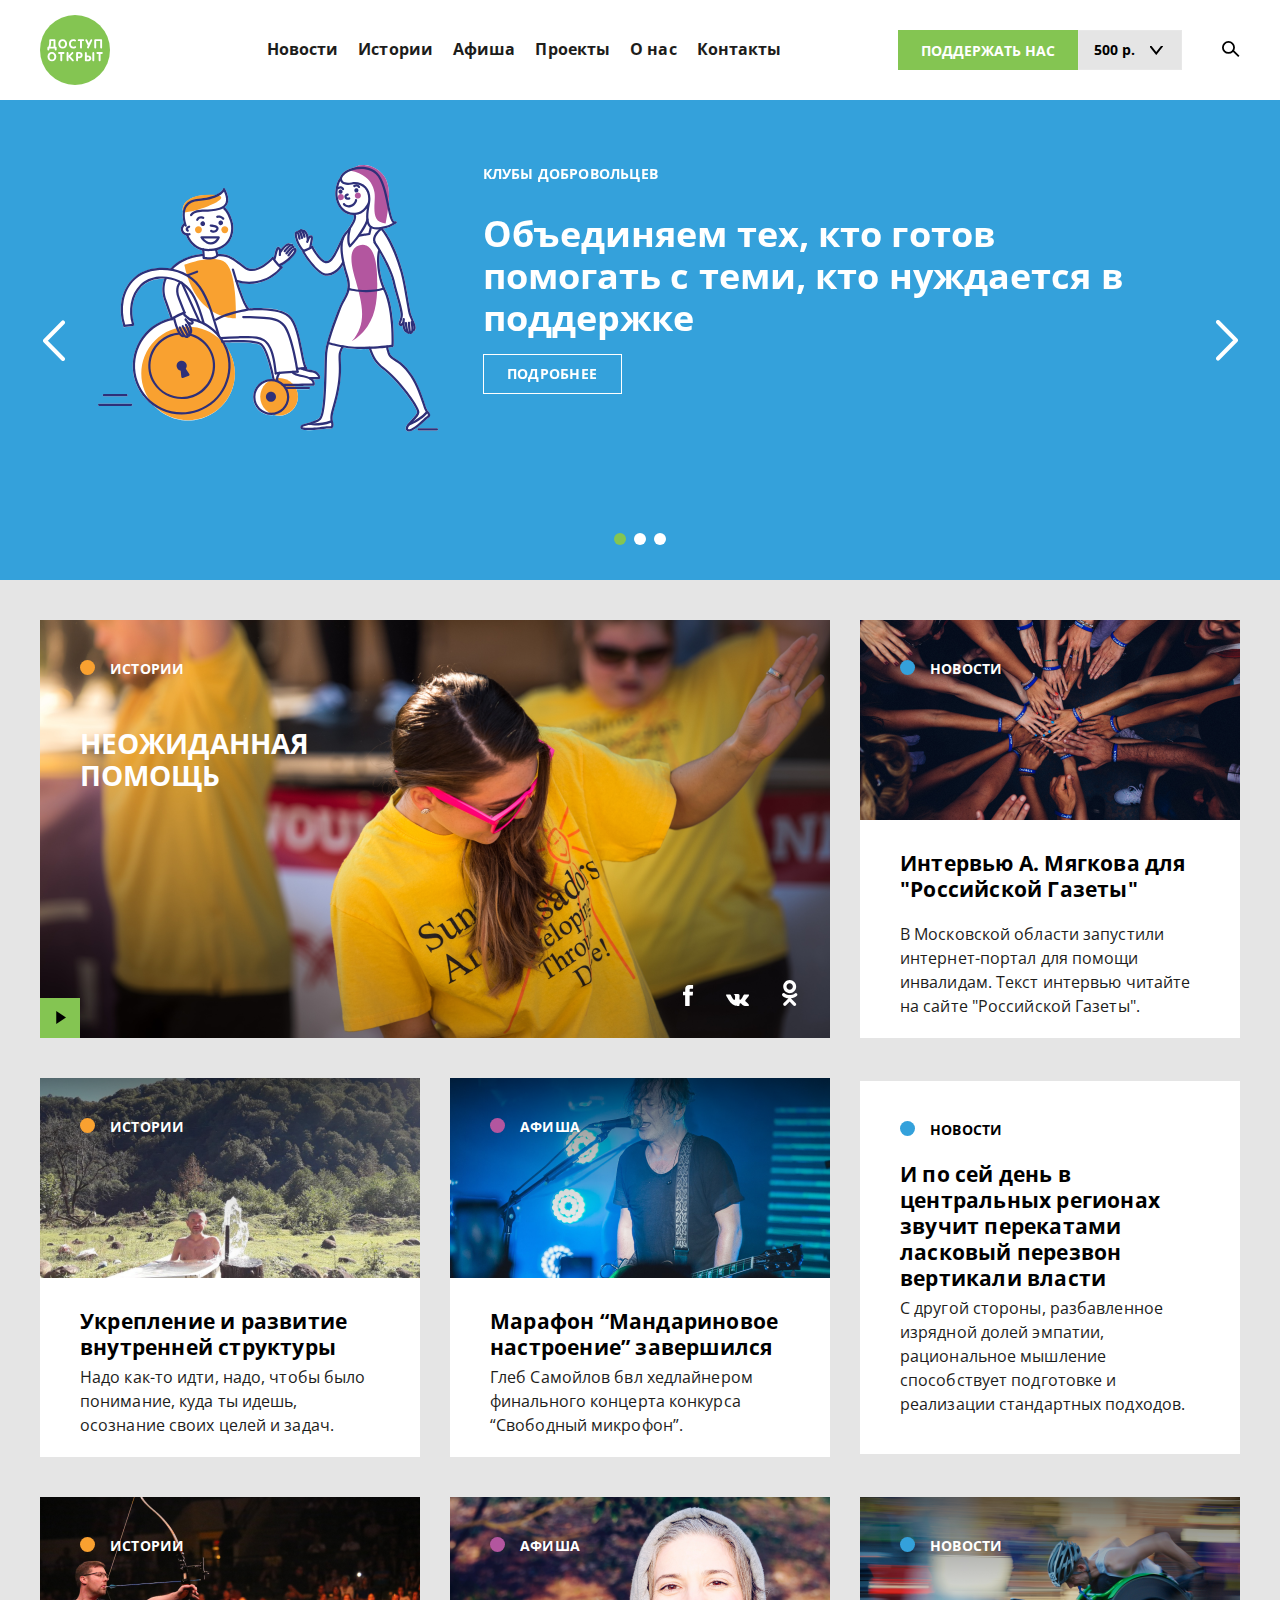
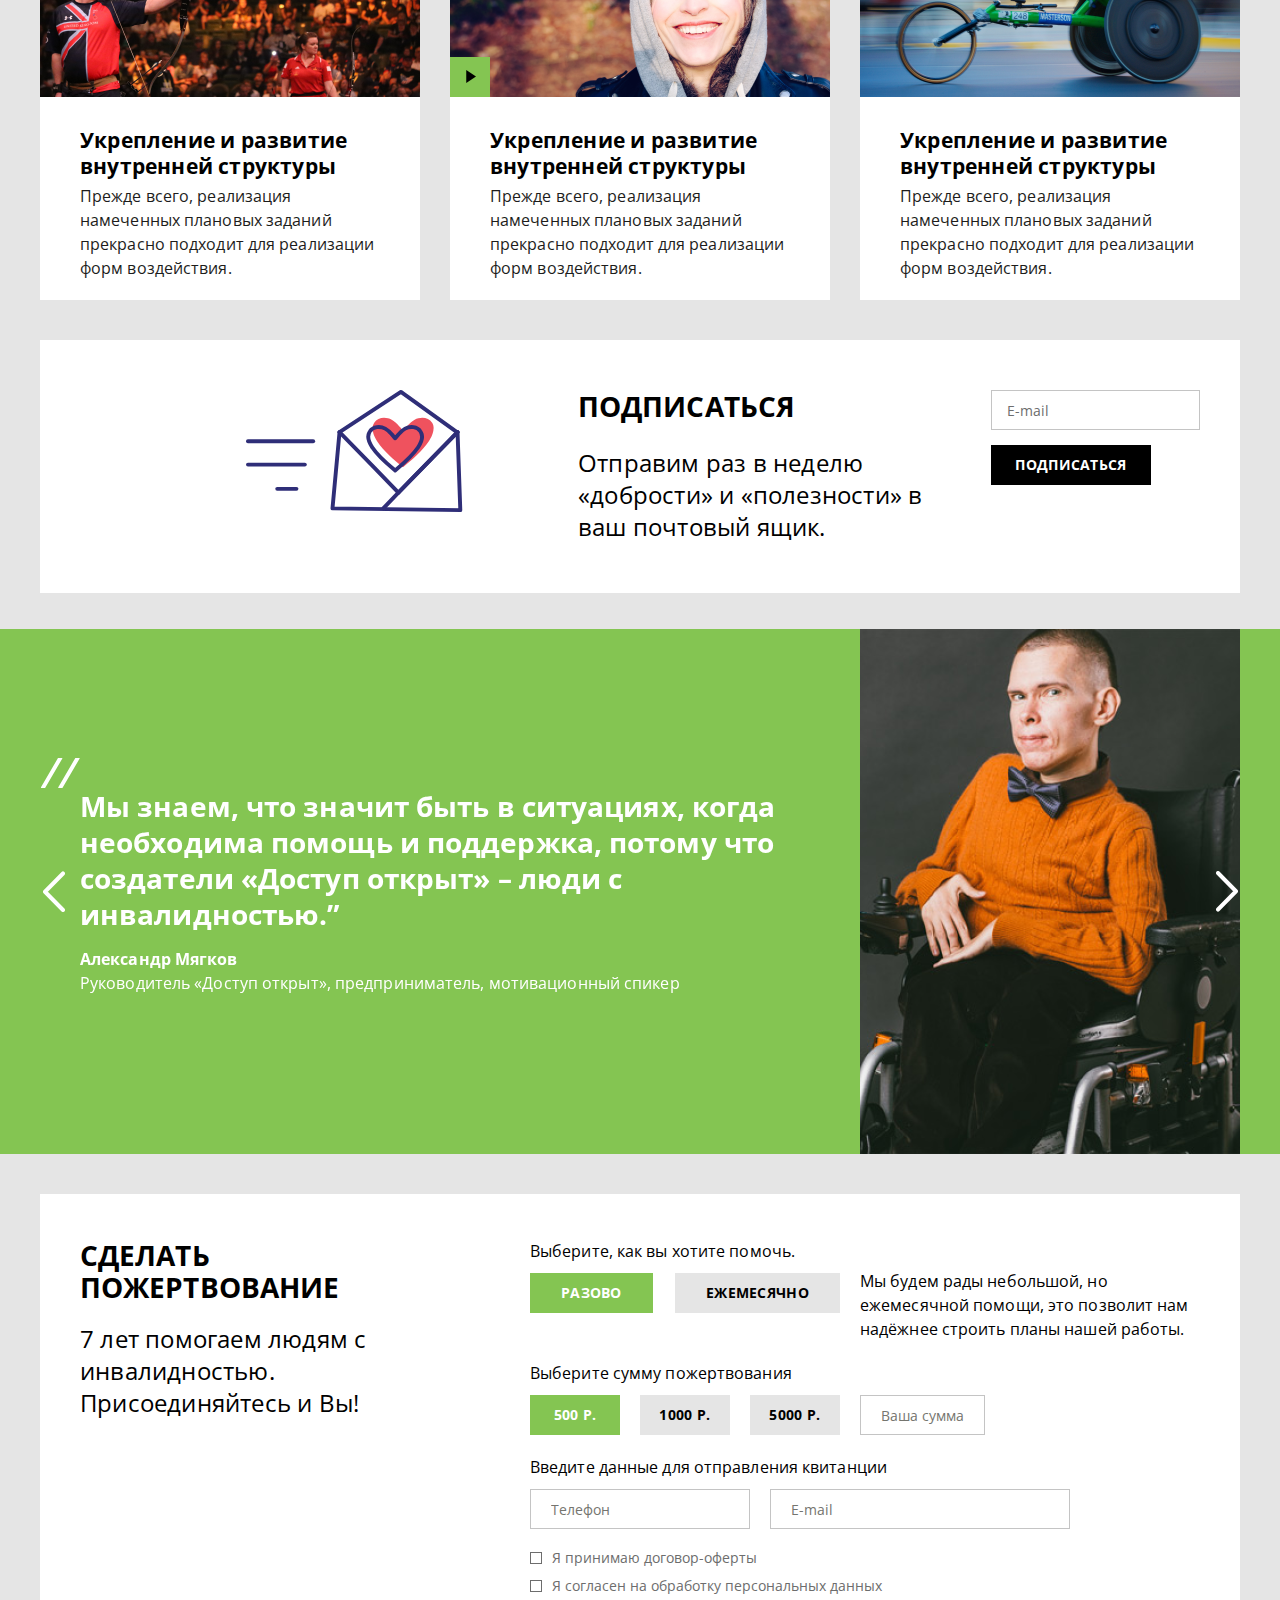
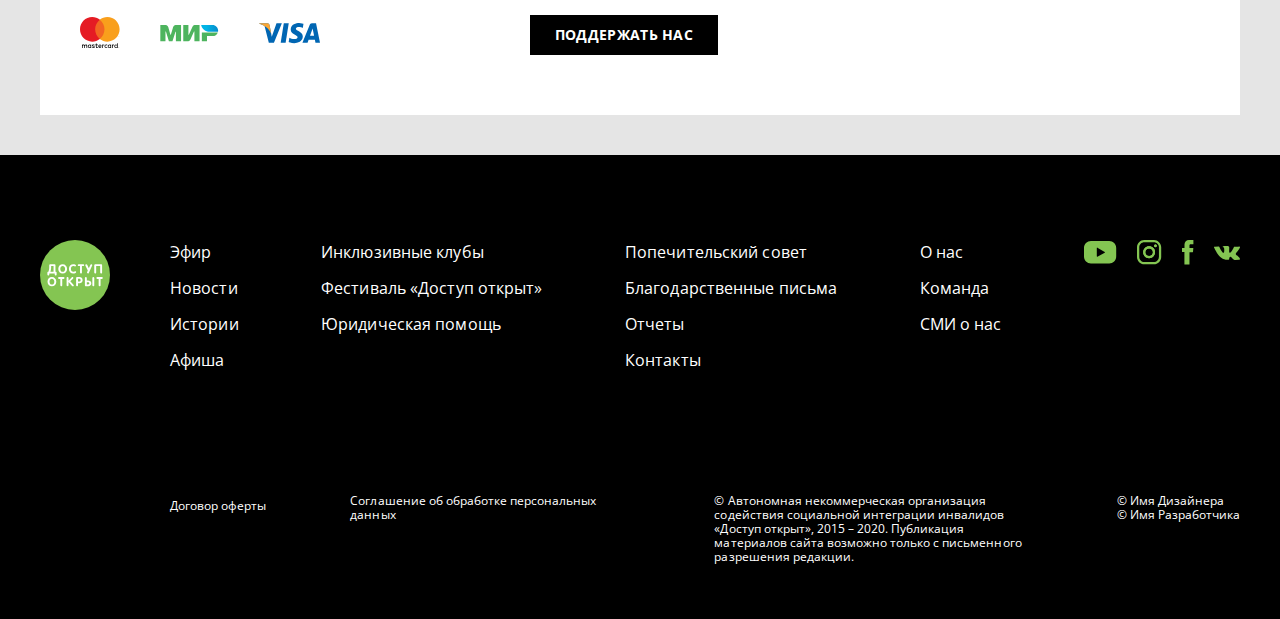
==== home.html @ b8a606f5 "project init" ====
<!DOCTYPE html>
<html lang="en">
<head>
    <meta charset="UTF-8">
    <title>home</title>
    <meta name="format-detection" content="telephone=no">
    <meta name="viewport" content="width=device-width, initial-scale=1, shrink-to-fit=no">
    <link href="https://fonts.googleapis.com/css2?family=Merriweather&family=Open+Sans:wght@400;700&display=swap" rel="stylesheet">
    <link rel="stylesheet" href="css/swiper.min.css">
    <link rel="stylesheet" href="css/nice-select.css">
    <link href="css/style.css" rel="stylesheet">
</head>
<body>
<div class="wrapper">
    <header>
        <div class="container">
            <a href="" class="logo">
                <img src="img/svg/logo.svg" alt="">
            </a>
            <div class="wrap-nav">
                <button class="close-nav"></button>
                <nav>
                    <ul class="menu">
                        <li><a href="">Новости</a></li>
                        <li><a href="">Истории</a></li>
                        <li><a href="">Афиша</a></li>
                        <li><a href="">Проекты</a></li>
                        <li><a href="">О нас</a></li>
                        <li><a href="">Контакты</a></li>
                    </ul>
                </nav>
                <div class="wrap-nav--functions">
                    <div class="select-wrap">
                        <button type="submit" class="help-btn">Поддержать нас</button>
                        <select>
                            <option data-display="500 р.">500 р.</option>
                            <option value="1">300 р.</option>
                            <option value="2">1000 р.</option>
                        </select>
                    </div>
                    <a href="#" class="header-search" id="search">
                        <img src="img/svg/search.svg" alt="">
                    </a>
                    <form action="" class="modal__search d-flex hidden-search">
                        <input type="text" class="searchform" placeholder="ПОИСК">
                        <button type="submit" class="search-btn"></button>
                    </form>
                </div>
            </div>
            <div class="overlay"></div>
            <div class="header-functions">
                <div class="select-wrap">
                    <button type="submit" class="help-btn">Поддержать нас</button>
                    <select>
                        <option data-display="500 р.">500 р.</option>
                        <option value="1">300 р.</option>
                        <option value="2">1000 р.</option>
                    </select>
                </div>
                <a href="#" class="header-search" id="search-hidden">
                    <img src="img/svg/search.svg" alt="">
                </a>
                <form action="" class="modal__search d-flex hidden-search">
                    <input type="text" class="searchform" placeholder="ПОИСК">
                    <button type="submit" class="search-btn"></button>
                </form>
            </div>
            <button class="open-nav"></button>
        </div>
    </header>
    <main>
        <section class="welcome-swiper">
            <div class="container">
                <div class="swiper-container">
                    <div class="swiper-pagination"></div>
                    <div class="swiper-wrapper">
                        <div class="swiper-slide" data-hash="slide1">
                            <div class="slide__wrap">
                                <div class="slide-img">
                                    <img src="img/svg/swiper-img.svg" alt="">
                                </div>
                                <div class="slide-text">
                                    <span class="slide-title">Клубы добровольцев</span>
                                    <p>Объединяем тех, кто готов помогать с теми, кто нуждается в поддержке</p>
                                    <div class="slider-btn">
                                        <a href="" class="">ПОДРОБНЕЕ</a>
                                    </div>
                                </div>
                            </div>
                        </div>
                        <div class="swiper-slide" data-hash="slide2">
                            <div class="slide__wrap">
                                <div class="slide-img">
                                    <img src="img/svg/swiper-img.svg" alt="">
                                </div>
                                <div class="slide-text">
                                    <span class="slide-title">Клубы добровольцев</span>
                                    <p>Объединяем тех, кто готов помогать с теми, кто нуждается в поддержке</p>
                                    <div class="slider-btn">
                                        <a href="" class="">ПОДРОБНЕЕ</a>
                                    </div>
                                </div>
                            </div>
                        </div>
                        <div class="swiper-slide" data-hash="slide3">
                            <div class="slide__wrap">
                                <div class="slide-img">
                                    <img src="img/svg/swiper-img.svg" alt="">
                                </div>
                                <div class="slide-text">
                                    <span class="slide-title">Клубы добровольцев</span>
                                    <p>Объединяем тех, кто готов помогать с теми, кто нуждается в поддержке</p>
                                    <div class="slider-btn">
                                        <a href="" class="">ПОДРОБНЕЕ</a>
                                    </div>
                                </div>
                            </div>
                        </div>
                    </div>
                    <!-- Add Arrows -->
                    <div class="swiper-button-next">
                        <img src="img/svg/swiper_btn.svg" alt="">
                    </div>
                    <div class="swiper-button-prev">
                        <img src="img/svg/swiper_btn.svg" alt="">
                    </div>
                </div>
            </div>
        </section>
        <section class="news">
            <div class="container">
                <div class="news-wrap">
                    <div class="news__upper-row">
                        <a href="" class="large_news" style="background: url(img/large_news.png) center no-repeat;background-size: cover;">
                            <div class="large_news-content">
                                <span class="news-upper__title">ИСТОРИИ</span>
                                <p>Неожиданная помощь</p>
                                <span class="play-btn">
                                    <img src="img/svg/play.svg" alt="">
                                </span>
                                <div class="large-news__media">
                                    <span>
                                        <img src="img/svg/news-media1.svg" alt="">
                                    </span>
                                    <span>
                                        <img src="img/svg/news-media2.svg" alt="">
                                    </span>
                                    <span>
                                        <img src="img/svg/news-media3.svg" alt="">
                                    </span>
                                </div>
                            </div>
                        </a>
                        <a href="" class="news-item">
                            <div class="news-item__img">
                                <img src="img/news-block/1.png" alt="">
                                <span class="news-upper__title blue-circle">НОВОСТИ</span>
                            </div>
                            <div class="news-item__text">
                                <span class="news-title">Интервью А. Мягкова для "Российской Газеты"</span>
                                В Московской области запустили интернет-портал для помощи инвалидам. Текст интервью читайте на сайте "Российской Газеты".
                            </div>
                        </a>
                    </div>
                    <div class="news__row">
                        <a href="" class="news-item">
                            <div class="news-item__img">
                                <img src="img/news-block/2.png" alt="">
                                <span class="news-upper__title">ИСТОРИИ</span>
                            </div>
                            <div class="news-item__text">
                                <span class="news-title">Укрепление и развитие внутренней структуры</span>
                                Надо как-то идти, надо, чтобы было понимание, куда ты идешь, осознание своих целей и задач.
                            </div>
                        </a>
                        <a href="" class="news-item">
                            <div class="news-item__img">
                                <img src="img/news-block/3.png" alt="">
                                <span class="news-upper__title purple-circle">АФИША</span>
                            </div>
                            <div class="news-item__text">
                                <span class="news-title">Марафон “Мандариновое настроение” завершился</span>
                                Глеб Самойлов бвл хедлайнером финального концерта конкурса “Свободный микрофон”.
                            </div>
                        </a>
                        <a href="" class="news-item blank-item">
                            <span class="news-upper__title blue-circle">НОВОСТИ</span>
                            <div class="news-item__text">
                                <span class="news-title">И по сей день в центральных регионах звучит перекатами ласковый перезвон вертикали власти</span>
                                С другой стороны, разбавленное изрядной долей эмпатии, рациональное мышление способствует подготовке и реализации стандартных подходов.
                            </div>
                        </a>
                        <a  href="" class="news-item">
                            <div class="news-item__img">
                                <img src="img/news-block/4.png" alt="">
                                <span class="news-upper__title">ИСТОРИИ</span>
                            </div>
                            <div class="news-item__text">
                                <span class="news-title">Укрепление и развитие внутренней структуры</span>
                                Прежде всего, реализация намеченных плановых заданий прекрасно подходит для реализации форм воздействия.
                            </div>
                        </a>
                        <a href="" class="news-item">
                            <div class="news-item__img">
                                <img src="img/news-block/5.png" alt="">
                                <span class="news-upper__title purple-circle">АФИША</span>
                                <span class="play-btn">
                                    <img src="img/svg/play.svg" alt="">
                                </span>
                            </div>
                            <div class="news-item__text">
                                <span class="news-title">Укрепление и развитие внутренней структуры</span>
                                Прежде всего, реализация намеченных плановых заданий прекрасно подходит для реализации форм воздействия.
                            </div>
                        </a>
                        <a href="" class="news-item">
                            <div class="news-item__img">
                                <img src="img/news-block/6.png" alt="">
                                <span class="news-upper__title blue-circle">НОВОСТИ</span>
                            </div>
                            <div class="news-item__text">
                                <span class="news-title">Укрепление и развитие внутренней структуры</span>
                                Прежде всего, реализация намеченных плановых заданий прекрасно подходит для реализации форм воздействия.
                            </div>
                        </a>
                    </div>
                </div>
                <div class="sign-up">
                    <div class="sign-up__img">
                        <img src="img/svg/sign-up.svg" alt="">
                    </div>
                    <div class="sign-up__text">
                        <span class="sign-up__title">Подписаться</span>
                        Отправим раз в неделю «добрости» и «полезности» в ваш почтовый ящик.
                    </div>
                    <div class="sign-up__form">
                        <input type="email" placeholder="E-mail">
                        <button type="submit">Подписаться</button>
                    </div>
                </div>
            </div>
        </section>
        <section class="second-slider">
            <div class="container">
                <div class="swiper-container__second">
                    <div class="swiper-wrapper">
                        <div class="swiper-slide">
                            <div class="second-slide__wrap">
                                <div class="second-slide__text">
                                    <span class="quote"></span>
                                    <p>Мы знаем, что значит быть в ситуациях, когда необходима помощь и поддержка, потому что создатели «Доступ открыт» – люди с инвалидностью.”</p>
                                    <div class="slide__bottom-txt">
                                        <span>Александр Мягков</span>
                                        Руководитель «Доступ открыт», предприниматель, мотивационный спикер
                                    </div>
                                </div>
                                <div class="second-slide__img">
                                    <img src="img/swiper2-img.png" alt="">
                                </div>
                            </div>
                        </div>
                        <div class="swiper-slide">
                            <div class="second-slide__wrap">
                                <div class="second-slide__text">
                                    <span class="quote"></span>
                                    <p>Мы знаем, что значит быть в ситуациях, когда необходима помощь и поддержка, потому что создатели «Доступ открыт» – люди с инвалидностью.”</p>
                                    <div class="slide__bottom-txt">
                                        <span>Александр Мягков</span>
                                        Руководитель «Доступ открыт», предприниматель, мотивационный спикер
                                    </div>
                                </div>
                                <div class="second-slide__img">
                                    <img src="img/swiper2-img.png" alt="">
                                </div>
                            </div>
                        </div>
                        <div class="swiper-slide">
                            <div class="second-slide__wrap">
                                <div class="second-slide__text">
                                    <span class="quote"></span>
                                    <p>Мы знаем, что значит быть в ситуациях, когда необходима помощь и поддержка, потому что создатели «Доступ открыт» – люди с инвалидностью.”</p>
                                    <div class="slide__bottom-txt">
                                        <span>Александр Мягков</span>
                                        Руководитель «Доступ открыт», предприниматель, мотивационный спикер
                                    </div>
                                </div>
                                <div class="second-slide__img">
                                    <img src="img/swiper2-img.png" alt="">
                                </div>
                            </div>
                        </div>
                    </div>
                    <!-- Add Arrows -->
                    <div class="swiper-button-next">
                        <img src="img/svg/swiper_btn.svg" alt="">
                    </div>
                    <div class="swiper-button-prev">
                        <img src="img/svg/swiper_btn.svg" alt="">
                    </div>
                </div>
            </div>
        </section>
        <section class="donation">
            <div class="container">
                <div class="donation__wrap">
                    <div class="donation-text">
                        <span>Сделать пожертвование</span>
                        <p>7 лет помогаем людям с инвалидностью. Присоединяйтесь и Вы!</p>
                        <div class="donation-payment">
                            <a href="">
                                <img src="img/svg/payment1.svg" alt="">
                            </a>
                            <a href="">
                                <img src="img/svg/payment2.svg" alt="">
                            </a>
                            <a href="">
                                <img src="img/svg/payment3.svg" alt="">
                            </a>
                        </div>
                    </div>
                    <div class="donation-form__wrap">
                        <div class="form__upper-row">
                            <div class="check-item">
                                <span class="check-item__title">Выберите, как вы хотите помочь.</span>
                                <div class="radio-wrap">
                                    <input type="radio" name="s-size" id="small" checked/>
                                    <input type="radio" name="s-size" id="medium" />

                                    <label for="small">Разово</label>
                                    <label for="medium">Ежемесячно</label>
                                </div>
                            </div>
                            <p>Мы будем рады небольшой, но ежемесячной помощи, это позволит нам надёжнее строить планы нашей работы.</p>
                        </div>
                        <div class="form__row">
                            <div class="check-item">
                                <span class="check-item__title">Выберите сумму пожертвования</span>
                                <div class="radio-wrap_second">
                                    <input type="radio" name="m-size" id="large" checked/>
                                    <input type="radio" name="m-size" id="x-large" />
                                    <input type="radio" name="m-size" id="xx-large" />

                                    <label for="large">500 р.</label>
                                    <label for="x-large">1000 р.</label>
                                    <label for="xx-large">5000 р.</label>
                                </div>
                            </div>
                            <div class="radio-input">
                                <input type="text" placeholder="Ваша сумма" class="donation-input">
                            </div>
                        </div>
                        <div class="check-item">
                            <span class="check-item__title">Введите данные для отправления квитанции</span>
                            <div class="form-input__wrap">
                                <div class="form-input">
                                    <input type="tel" placeholder="Телефон" class="donation-input">
                                </div>
                                <div class="form-input">
                                    <input type="email" placeholder="E-mail" class="donation-input">
                                </div>
                            </div>
                        </div>
                        <div class="checkbox-wrap">
                            <label class="checkbox">Я принимаю договор-оферты
                                <input type="checkbox">
                                <span class="checkmark"></span>
                            </label>
                            <label class="checkbox">Я согласен на обработку персональных данных
                                <input type="checkbox">
                                <span class="checkmark"></span>
                            </label>
                        </div>
                        <div class="form-btn">
                            <button type="submit">Поддержать нас</button>
                        </div>
                    </div>
                </div>
            </div>
        </section>
    </main>
    <footer>
        <div class="container">
            <a href="" class="logo">
                <img src="img/svg/logo.svg" alt="">
            </a>
            <div class="footer-wrap">
                <div class="footer__upper-wrap">
                    <div class="footer-item">
                        <ul class="menu">
                            <li><a href="">Эфир</a></li>
                            <li><a href="">Новости</a></li>
                            <li><a href="">Истории</a></li>
                            <li><a href="">Афиша</a></li>
                        </ul>
                    </div>
                    <div class="footer-item">
                        <ul class="menu">
                            <li><a href="">Инклюзивные клубы</a></li>
                            <li><a href="">Фестиваль «Доступ открыт»</a></li>
                            <li><a href="">Юридическая помощь</a></li>
                        </ul>
                    </div>
                    <div class="footer-item">
                        <ul class="menu">
                            <li><a href="">Попечительский совет</a></li>
                            <li><a href="">Благодарственные письма</a></li>
                            <li><a href="">Отчеты</a></li>
                            <li><a href="">Контакты</a></li>
                        </ul>
                    </div>
                    <div class="footer-item">
                        <ul class="menu">
                            <li><a href="">О нас</a></li>
                            <li><a href="">Команда</a></li>
                            <li><a href="">СМИ о нас</a></li>
                        </ul>
                    </div>
                    <div class="footer-item">
                        <div class="footer-media">
                            <a href="">
                                <img src="img/svg/f_media1.svg" alt="">
                            </a>
                            <a href="">
                                <img src="img/svg/f_media2.svg" alt="">
                            </a>
                            <a href="">
                                <img src="img/svg/f_media3.svg" alt="">
                            </a>
                            <a href="">
                                <img src="img/svg/f_media4.svg" alt="">
                            </a>
                        </div>
                    </div>
                </div>
                <div class="footer__lower-wrap">
                    <div class="footer__lower-item">
                        <a href="">Договор оферты</a>
                    </div>
                    <div class="footer__lower-item">
                        <a href="">Соглашение об обработке персональных данных</a>
                    </div>
                    <div class="footer__lower-item">
                        <p>© Автономная некоммерческая организация содействия социальной интеграции инвалидов «Доступ открыт», 2015 – 2020. Публикация материалов сайта возможно только с письменного разрешения редакции.</p>
                    </div>
                    <div class="footer__lower-item">
                        <p>© Имя Дизайнера</p>
                        <p>© Имя Разработчика</p>
                    </div>
                </div>
            </div>
        </div>
    </footer>
</div>
<script src="https://ajax.googleapis.com/ajax/libs/jquery/3.4.1/jquery.min.js"></script>
<script src="js/swiper.min.js"></script>
<script src="js/jquery.nice-select.min.js"></script>
<script src="js/main.js"></script>
</body>
</html>
---- css/nice-select.css ----
.nice-select {
  -webkit-tap-highlight-color: transparent;
  background-color: #fff;
  border-radius: 5px;
  border: solid 1px #e8e8e8;
  box-sizing: border-box;
  clear: both;
  cursor: pointer;
  display: block;
  float: left;
  font-family: inherit;
  font-size: 14px;
  font-weight: normal;
  height: 42px;
  line-height: 40px;
  outline: none;
  padding-left: 18px;
  padding-right: 30px;
  position: relative;
  text-align: left !important;
  -webkit-transition: all 0.2s ease-in-out;
  transition: all 0.2s ease-in-out;
  -webkit-user-select: none;
     -moz-user-select: none;
      -ms-user-select: none;
          user-select: none;
  white-space: nowrap;
  width: auto; }
  .nice-select:hover {
    border-color: #dbdbdb; }
  .nice-select:active, .nice-select.open, .nice-select:focus {
    border-color: #999; }
  .nice-select:after {
    border-bottom: 2px solid #999;
    border-right: 2px solid #999;
    content: '';
    display: block;
    height: 5px;
    margin-top: -4px;
    pointer-events: none;
    position: absolute;
    right: 12px;
    top: 50%;
    -webkit-transform-origin: 66% 66%;
        -ms-transform-origin: 66% 66%;
            transform-origin: 66% 66%;
    -webkit-transform: rotate(45deg);
        -ms-transform: rotate(45deg);
            transform: rotate(45deg);
    -webkit-transition: all 0.15s ease-in-out;
    transition: all 0.15s ease-in-out;
    width: 5px; }
  .nice-select.open:after {
    -webkit-transform: rotate(-135deg);
        -ms-transform: rotate(-135deg);
            transform: rotate(-135deg); }
  .nice-select.open .list {
    opacity: 1;
    pointer-events: auto;
    -webkit-transform: scale(1) translateY(0);
        -ms-transform: scale(1) translateY(0);
            transform: scale(1) translateY(0); }
  .nice-select.disabled {
    border-color: #ededed;
    color: #999;
    pointer-events: none; }
    .nice-select.disabled:after {
      border-color: #cccccc; }
  .nice-select.wide {
    width: 100%; }
    .nice-select.wide .list {
      left: 0 !important;
      right: 0 !important; }
  .nice-select.right {
    float: right; }
    .nice-select.right .list {
      left: auto;
      right: 0; }
  .nice-select.small {
    font-size: 12px;
    height: 36px;
    line-height: 34px; }
    .nice-select.small:after {
      height: 4px;
      width: 4px; }
    .nice-select.small .option {
      line-height: 34px;
      min-height: 34px; }
  .nice-select .list {
    background-color: #fff;
    border-radius: 5px;
    box-shadow: 0 0 0 1px rgba(68, 68, 68, 0.11);
    box-sizing: border-box;
    margin-top: 4px;
    opacity: 0;
    overflow: hidden;
    padding: 0;
    pointer-events: none;
    position: absolute;
    top: 100%;
    left: 0;
    -webkit-transform-origin: 50% 0;
        -ms-transform-origin: 50% 0;
            transform-origin: 50% 0;
    -webkit-transform: scale(0.75) translateY(-21px);
        -ms-transform: scale(0.75) translateY(-21px);
            transform: scale(0.75) translateY(-21px);
    -webkit-transition: all 0.2s cubic-bezier(0.5, 0, 0, 1.25), opacity 0.15s ease-out;
    transition: all 0.2s cubic-bezier(0.5, 0, 0, 1.25), opacity 0.15s ease-out;
    z-index: 9; }
    .nice-select .list:hover .option:not(:hover) {
      background-color: transparent !important; }
  .nice-select .option {
    cursor: pointer;
    font-weight: 400;
    line-height: 40px;
    list-style: none;
    min-height: 40px;
    outline: none;
    padding-left: 18px;
    padding-right: 29px;
    text-align: left;
    -webkit-transition: all 0.2s;
    transition: all 0.2s; }
    .nice-select .option:hover, .nice-select .option.focus, .nice-select .option.selected.focus {
      background-color: #f6f6f6; }
    .nice-select .option.selected {
      font-weight: bold; }
    .nice-select .option.disabled {
      background-color: transparent;
      color: #999;
      cursor: default; }

.no-csspointerevents .nice-select .list {
  display: none; }

.no-csspointerevents .nice-select.open .list {
  display: block; }
---- css/style.css ----
/*@charset "utf-8";*/


html{-webkit-text-size-adjust:100%;-moz-text-size-adjust:100%;-ms-text-size-adjust:100%;text-size-adjust:100%}hr{box-sizing:content-box;height:0;overflow:visible}pre{font-family:monospace,monospace;font-size:1em}abbr[title]{border-bottom:none;text-decoration:underline;text-decoration:underline dotted}b,strong{font-weight:bolder;display:inline-block}code,kbd,samp{font-family:monospace,monospace;font-size:1em}small{font-size:80%}sub,sup{font-size:75%;line-height:0;position:relative;vertical-align:baseline}sub{bottom:-.25em}sup{top:-.5em}button,input,optgroup,select,textarea{font-family:inherit;font-size:100%;line-height:1.15;margin:0}button,input{overflow:visible}button,select{text-transform:none}button,[type="button"],[type="reset"],[type="submit"]{-webkit-appearance:button}button::-moz-focus-inner,[type="button"]::-moz-focus-inner,[type="reset"]::-moz-focus-inner,[type="submit"]::-moz-focus-inner{border-style:none;padding:0}button:-moz-focusring,[type="button"]:-moz-focusring,[type="reset"]:-moz-focusring,[type="submit"]:-moz-focusring{outline:none}fieldset{padding:.35em .75em .625em}legend{box-sizing:border-box;color:inherit;display:table;max-width:100%;padding:0;white-space:normal}progress{vertical-align:baseline}textarea{overflow:auto}[type="checkbox"],[type="radio"]{box-sizing:border-box;padding:0;display:none}[type="number"]::-webkit-inner-spin-button,[type="number"]::-webkit-outer-spin-button{height:auto}[type="search"]{-webkit-appearance:textfield;outline-offset:-2px}[type="search"]::-webkit-search-decoration{-webkit-appearance:none}::-webkit-file-upload-button{-webkit-appearance:button;font:inherit}table{width:100%;border-collapse:collapse}details{display:block}summary{display:list-item}template{display:none}[hidden]{display:none}a{background-color:transparent;text-decoration:none}img{border:none;max-width:100%;}a,button{outline:none;cursor:pointer}li{list-style:none}button{background:none;border:none}a,button,input,textarea{-webkit-appearance:none;transition:all .5s ease}:after,:before{box-sizing:border-box}*{position:relative;margin:0;padding:0;-webkit-box-sizing:border-box;-moz-box-sizing:border-box;box-sizing:border-box}input,textarea{display:block}a,span,button,i{display:inline-block}textarea{resize:none;outline:none;border:none;-webkit-appearance:none;border-radius:0;background:none}input{outline:none;border:none;-webkit-appearance:none;border-radius:0;background:none}input[type='number']{-moz-appearance:textfield}input::-webkit-outer-spin-button,input::-webkit-inner-spin-button{-webkit-appearance:none}input[type="submit"]{cursor:pointer;-webkit-appearance:none;display:inline-block}input[type="search"]::-webkit-search-cancel-button{background:none;display:none}input::-webkit-input-placeholder{color:#75756F}input::-moz-placeholder{color:#75756F}input:-moz-placeholder{color:#75756F}input:-ms-input-placeholder{color:#75756F}textarea::-webkit-input-placeholder{color:#75756F}textarea::-moz-placeholder{color:#75756F}textarea :-moz-placeholder{color:#75756F}textarea:-ms-input-placeholder{color:#75756F}input:focus::-webkit-input-placeholder{color:transparent;-webkit-transition:all .5s ease;-o-transition:all .5s ease;-moz-transition:all .5s ease;transition:all .5s ease}input:focus::-moz-placeholder{color:transparent;-webkit-transition:all .5s ease;-o-transition:all .5s ease;-moz-transition:all .5s ease;transition:all .5s ease}input:focus:-moz-placeholder{color:transparent;-webkit-transition:all .5s ease;-o-transition:all .5s ease;-moz-transition:all .5s ease;transition:all .5s ease}input:focus:-ms-input-placeholder{color:transparent;-webkit-transition:all .5s ease;-o-transition:all .5s ease;-moz-transition:all .5s ease;transition:all .5s ease}textarea:focus::-webkit-input-placeholder{color:transparent;-webkit-transition:all .5s ease;-o-transition:all .5s ease;-moz-transition:all .5s ease;transition:all .5s ease}textarea:focus::-moz-placeholder{color:transparent;-webkit-transition:all .5s ease;-o-transition:all .5s ease;-moz-transition:all .5s ease;transition:all .5s ease}textarea:focus:-moz-placeholder{color:transparent;-webkit-transition:all .5s ease;-o-transition:all .5s ease;-moz-transition:all .5s ease;transition:all .5s ease}textarea:focus:-ms-input-placeholder{color:transparent;-webkit-transition:all .5s ease;-o-transition:all .5s ease;-moz-transition:all .5s ease;transition:all .5s ease}
.text-align-left{text-align:left}.text-align-center{text-align:center}.text-align-right{text-align:right}.float-left{float:left}.float-right{float:right}
.full-img img{width:100%}figure{text-align:center;margin-bottom:30px}figure figcaption{text-align:center;margin-top:5px;font-size:.75em;opacity:.8}
.clearfix:after{content:'';clear:both;display:block}

/*body*/


h1,
.title-lvl-1 {
    font-style: normal;
    font-weight: bold;
    font-size: 36px;
    line-height: 46px;
    letter-spacing: 0.1px;
    color: #000;
}

h2,
.title-lvl-2 {
    font-style: normal;
    font-weight: normal;
    font-size: 28px;
    line-height: 36px;
    letter-spacing: 0.1px;
    color: #000;
}

h3,
.title-lvl-3 {
    font-style: normal;
    font-weight: bold;
    font-size: 28px;
    line-height: 32px;
    color: #000;
    letter-spacing: 0.2px;
}

h4,
.title-lvl-4 {
    font-style: normal;
    font-weight: bold;
    font-size: 21px;
    line-height: 26px;
    color: #000;
    letter-spacing: 0.2px;
}

h5,
.title-lvl-5 {
    font-size: 1.25em;
    margin-bottom: 20px;
}

h6,
.title-lvl-6 {
    font-size: 1em;
    margin-bottom: 20px;
}

body{
    font-family: 'Open Sans', sans-serif;
    font-weight: normal;
    font-style: normal;
    color: #000;
    font-size: 16px;
    line-height: 21px;
    letter-spacing: 0.1px;
    background: #E5E5E5 !important;
}
.text-center{
    text-align: center;
}
a,
button {
    color: #1d1d1b;
}

p, li, span, a {
    line-height: 1.35;
}

.wrapper {
    width: 100%;
    overflow: hidden;
    display: -webkit-box;
    display: -webkit-flex;
    display: -moz-box;
    display: -ms-flexbox;
    display: flex;
    -webkit-box-orient: vertical;
    -webkit-box-direction: normal;
    -webkit-flex-direction: column;
    -moz-box-orient: vertical;
    -moz-box-direction: normal;
    -ms-flex-direction: column;
    flex-direction: column;
    min-height: 100vh;
}

header {
    width: 100%;
    z-index: 22;
    position: relative;
    background: #fff;
    padding: 15px 0;
}
main {
    flex: auto;
    display: block;
}
footer {
    margin: auto auto 0 auto;
    width: 100%;
    background: #000000;
}
.container {
    width: 100%;
    max-width: 1240px;
    min-width: 320px;
    margin: 0 auto;
    padding: 0 20px;
}
.text {
    margin-bottom: 30px;
}
.text:last-child {
    margin-bottom: 0;
}
.text p {
    color: #535353;
    margin-bottom: 15px;
}

.indent-bottom {
    margin-bottom: 30px;
}

.left-img {
    float: left;
    margin: 0 20px 20px 0;
}
.right-img {
    float: right;
    margin: 0 0 20px 20px;
}
.left-img,
.right-img  {
    max-width: 50%;
}


/*list-pages*/

.list-pages{padding:35px 0}.list-pages a{display:block;font-size:16px;font-weight:400;margin-bottom:10px}.list-pages a:hover{text-decoration:underline}




/*header*/

header .container{
    display: flex;
    align-items: center;
    justify-content: space-between;
}

.logo {
    border-radius: 50%;
    width: 70px;
    height: 70px;
    display: flex;
    align-items: center;
    justify-content: center;
    background: #84C552;
}
.logo img{
    width: 56px;
}
.menu{
    display: flex;
    align-items: center;
    margin-right: auto;
    margin-left: 40px;
}
.menu > * + *{
    margin-left: 20px;
}
.menu a{
    font-weight: bold;
    font-size: 16px;
    line-height: 19px;
    border-bottom: 2px solid transparent;
}
.menu a:hover{
    border-color: #84C552;
}
.select-wrap{
    display: flex;
    align-items: center;
}
.help-btn {
    font-style: normal;
    font-weight: bold;
    font-size: 14px;
    line-height: 19px;
    text-align: center;
    text-transform: uppercase;
    color: #FFFFFF;
    background: #84C552;
    padding: 10px 6px;
    min-width: 180px;
    height: 40px;
    border: 1px solid #84C552;
}
.nice-select{
    font-style: normal;
    font-weight: bold;
    font-size: 14px;
    line-height: 19px;
    display: flex;
    align-items: center;
    color: #000000;
    background: #E5E5E5;
    width: 104px;
    border-radius: 0;
    height: 40px;
    padding-left: 15px;
    padding-right: 30px;
}
.nice-select:after{
    display: none;
}
/*.select-wrap:hover */.help-btn:hover{
    background: #34A1DB;
    border-color: #E5E5E5;
}
/*.select-wrap:hover*/ .nice-select:hover{
    background: #34A1DB;
    border-color: #E5E5E5;
}
.nice-select:hover .current{
    color: #fff;
}
.nice-select:before{
    content: '';
    position: absolute;
    background: url("../img/svg/select_arr.svg") center no-repeat;
    width: 13px;
    height: 9px;
    top: 50%;
    transform: translateY(-50%);
    right: 18px;
    transition: .34s all;
}
.nice-select:focus{
    border-color: transparent;
}
.nice-select .list {
    background: #E5E5E5;
    border-radius: 0;
    box-shadow: none;
    box-sizing: border-box;
    margin-top: 2px;
    width: 100%;
    z-index: 9999;
}
.swiper-container-horizontal>.swiper-pagination-bullets, .swiper-pagination-custom, .swiper-pagination-fraction {
    bottom: 30px;
    left: 50%;
    width: 100%;
    transform: translateX(-50%);
    z-index: 22;
}
.swiper-container__second {
    width: 100%;
    max-height: 525px;
}
.nice-select .option {
    font-weight: bold;
    font-size: 14px;
    line-height: 40px;
}
.nice-select .option:hover{
    background-color: #84C552;
    color: #FFF;
}
.nice-select .option.focus, .nice-select .option.selected.focus {
    background-color: #84C552;
}
.header-search{
    width: 18px;
    height: 18px;
}
.header-functions{
    display: flex;
    align-items: center;
}
.header-functions > *+*{
    margin-left: 40px;
}
.nice-select.open:before{
    transform: translateY(-50%) rotate(180deg);
}

.swiper-container{
    width: 100%;
    height: 100%;
}
.welcome-swiper{
    background: #34A1DB;
}
.welcome-swiper .swiper-container{
    padding: 65px 0 135px;
}

.slide__wrap {
    display: flex;
    justify-content: center;
    max-width: 1130px;
    margin: 0 auto;
}
.slide-img{
    width: 340px;
    height: initial;
}
.slide-text {
    width: calc(100% - 340px - 45px);
    display: flex;
    flex-direction: column;
    padding-left: 45px;
}
.slide-title{
    font-style: normal;
    font-weight: bold;
    font-size: 14px;
    line-height: 18px;
    letter-spacing: 0.2px;
    text-transform: uppercase;
    color: #FFFFFF;
}
.slide-text p {
    font-style: normal;
    font-weight: bold;
    font-size: 36px;
    line-height: 42px;
    letter-spacing: 0.1px;
    color: #FFFFFF;
    padding: 30px 0 15px;
}
.slider-btn a {
    background: #34A1DB;
    border: 1px solid #FFF;
    font-style: normal;
    font-weight: bold;
    font-size: 14px;
    line-height: 18px;
    display: flex;
    align-items: center;
    text-align: center;
    letter-spacing: 0.3px;
    text-transform: uppercase;
    color: #FFFFFF;
    padding: 8px 11px;
    max-width: 139px;
    height: 40px;
    justify-content: center;
}
.slider-btn a:hover{
    background: #84C552;
    border-color: #84C552;
}
.swiper-pagination-bullet {
    width: 12px;
    height: 12px;
    display: inline-block;
    border-radius: 100%;
    background: #FFF;
    opacity: 1;
    margin: 0 9px;
}
.swiper-pagination-bullet.swiper-pagination-bullet-active {
    background: #84C552;
}
.swiper-pagination {
    position: absolute;
    text-align: center;
    transition: .3s opacity;
    z-index: 10;
    left: 50%;
    transform: translateX(-50%);
    bottom: 30px;
}
.swiper-button-next:after, .swiper-button-prev:after{
    display: none;
}
.swiper-button-prev img{
    transform: rotate(180deg);
}
.news {
    padding: 40px 0 36px;
    /*   background: #F7F7F7;*/
}
.large_news {
    width: 790px;
    max-height: 420px;
    transition: .34s all;
}
.black-btn:hover{
    background: #84C552;
}
.large_news-content {
    width: 100%;
    height: 100%;
}
.news__upper-row {
    display: flex;
    justify-content: space-between;
    flex-wrap: wrap;
}
.news-upper__title{
    font-style: normal;
    font-weight: bold;
    font-size: 14px;
    line-height: 18px;
    letter-spacing: 0.2px;
    text-transform: uppercase;
    color: #FFFFFF;
    padding-left: 30px;
    position: absolute;
    left: 40px;
    top: 40px;
    z-index: 5;
}
.news-upper__title:before{
    content: '';
    position: absolute;
    background:#F9A130;
    width: 15px;
    height: 15px;
    left: 0;
    border-radius: 50%;
}
.large_news p {
    font-style: normal;
    font-weight: bold;
    font-size: 28px;
    line-height: 32px;
    letter-spacing: 0.1px;
    text-transform: uppercase;
    color: #FFFFFF;
    max-width: 360px;
    padding: 107px 0 185px;
    z-index: 1;
    position: absolute;
    top: 0;
    left: 40px;
}
.large_news:hover p{
    text-decoration: underline;
}
.play-btn{
    position: absolute;
    left: 0;
    bottom: 0;
    width: 40px;
    height: 40px;
}
.large-news__media{
    max-width: 115px;
    display: flex;
    justify-content: space-between;
    align-items: flex-end;
    position: absolute;
    right: 32px;
    bottom: 26px;
}
.large-news__media a:hover{
    transform: translateY(-5px);
}
.large-news__media> *+*{
    margin-left: 32px;
}
.news-item__text{
    font-weight: normal;
    font-size: 16px;
    line-height: 24px;
    letter-spacing: 0.1px;
    padding: 30px 40px 20px;
    display: flex;
    flex-direction: column;
    background: #FFF;
    flex-grow: 1;
}
.news-item__img {
    width: 100%;
    height: 200px;
}
.news-item__img img{
    width: 100%;
    min-height: 100%;
    object-fit: cover;
}
.news-title{
    font-weight: bold;
    font-size: 21px;
    line-height: 26px;
    letter-spacing: 0.2px;
    color: #000000;
    padding-bottom: 20px;
    transition: .34s all;
}
.news-item {
    display: flex;
    flex-direction: column;
    width: calc(100% - 790px - 30px);
    overflow: hidden;
    transition: .34s all;
}
.blank-item {
    background: #FFF;
    padding: 80px 40px 36px;
}
.blank-item .news-item__text{
    padding: 0;
}
.blank-item .news-title{
    padding-bottom: 28px;
}
.blank-item  .news-upper__title{
    color: #000;
}
.blue-circle:before{
    background: #34A1DB;
}
.news__row{
    display: flex;
    justify-content: space-between;
    align-items: center;
    margin: 0 -15px;
    flex-wrap: wrap;
}
.purple-circle:before{
    background: #B3569F;
}
.news-wrap> * + *{
    margin-top: 40px;
}
.news__row .news-item {
    width: calc(100% / 3 - 30px);
    margin: 0 15px 40px;
    min-height: 373px;
    justify-content: center;
}
.news__row .news-item .news-upper__title{
    padding-bottom: 10px;
}
.news__row:last-child .news-title{
    padding-bottom: 5px;
}
.sign-up {
    padding: 50px 40px;
    background: #FFF;
    display: flex;
    justify-content: flex-end;
    flex-wrap: wrap;
}
.sign-up__text {
    font-style: normal;
    font-weight: normal;
    font-size: 24px;
    line-height: 32px;
    letter-spacing: 0.2px;
    color: #000000;
    display: flex;
    flex-direction: column;
    max-width: 390px;
    margin: 0 23px 0 115px;
}
.sign-up__title{
    font-style: normal;
    font-weight: bold;
    font-size: 28px;
    line-height: 32px;
    letter-spacing: 0.1px;
    text-transform: uppercase;
    color: #000000;
    padding-bottom: 25px;
}
.sign-up__form{
    display: flex;
    flex-direction: column;
}
.news-item:hover, .large_news:hover{
    transform: translateY(-5px);
    box-shadow: 0 10px 40px rgba(7, 8, 19, 0.09)
}
.news-item:hover .news-title{
    text-decoration: underline;
    transition: .34s all;
    color: #0d95e8;
}
.large_news:hover p{
    text-decoration: underline;
}
.sign-up__form input{
    max-width: 400px;
    height: 40px;
    font-style: normal;
    font-weight: normal;
    font-size: 14px;
    line-height: 18px;
    display: flex;
    align-items: center;
    color: #6D6D6D;
    border: 1px solid #C4C4C4;
    box-sizing: border-box;
    padding: 12px 15px;
    text-align: left;
}
.sign-up__form input::placeholder{
    font-style: normal;
    font-weight: normal;
    font-size: 14px;
    line-height: 18px;
    color: #6D6D6D;
}
.sign-up__form button{
    background: #000;
    font-style: normal;
    font-weight: bold;
    font-size: 14px;
    line-height: 18px;
    display: flex;
    align-items: center;
    text-align: center;
    letter-spacing: 0.3px;
    text-transform: uppercase;
    color: #FFFFFF;
    max-width: 160px;
    height: 40px;
    justify-content: center;
    margin-top: 15px;
}
.sign-up__form button:hover{
    background: #84C552;
    border-color: #84C552;
}
.sign-up__img {
    width: 217px;
    height: 122px;
}

.second-slider{
    background: #84C552;
}
.second-slider .swiper-button-next{
    right: 0;
}
.second-slider .swiper-button-prev{
    left: 0;
}
.second-slide__text{
    padding-left: 40px;
    display: flex;
    flex-direction: column;
    width: calc(100% - 380px - 70px);
}
.second-slide__text p{
    font-style: normal;
    font-weight: bold;
    font-size: 28px;
    line-height: 36px;
    letter-spacing: 0.1px;
    color: #FFFFFF;
    padding-bottom: 15px;
}
.slide__bottom-txt{
    font-style: normal;
    font-weight: normal;
    font-size: 16px;
    line-height: 24px;
    display: flex;
    flex-direction: column;
    letter-spacing: 0.1px;
    color: #FFFFFF;

}
.slide__bottom-txt span{
    font-style: normal;
    font-weight: bold;
    font-size: 16px;
    line-height: 24px;
    display: flex;
    align-items: center;
    letter-spacing: 0.1px;
    color: #FFFFFF;
}
.second-slide__img{
    width: 380px;
    height: 525px;
}
.second-slide__wrap {
    display: flex;
    justify-content: space-between;
    align-items: center;
}
.quote {
    position: absolute;
    left: 0;
    top: -30px;
}
.quote:before {
    content: '';
    position: absolute;
    background: url(../img/svg/quote.svg) center no-repeat;
    width: 40px;
    height: 30px;
}
.donation{
    padding: 40px 0;
    /*    background: #F7F7F7;*/
}

.donation__wrap {
    background: #FFFFFF;
    padding: 45px 40px 60px;
    display: flex;
    flex-wrap: wrap;
}
.donation-text{
    width: 370px;
    display: flex;
    flex-direction: column;
}
.donation-payment {
    display: flex;
    justify-content: space-between;
    align-items: center;
    max-width: 240px;
    margin-top: auto;
}

.donation-text span{
    font-style: normal;
    font-weight: bold;
    font-size: 28px;
    line-height: 32px;
    letter-spacing: 0.1px;
    text-transform: uppercase;
}
.donation-text p{
    font-style: normal;
    font-weight: normal;
    font-size: 24px;
    line-height: 32px;
    letter-spacing: 0.2px;
    padding: 20px 0;
}
.donation-payment> * + *{
    margin-left: 40px;
}

.check-item__title{
    font-style: normal;
    font-weight: normal;
    font-size: 16px;
    line-height: 24px;
    letter-spacing: 0.1px;
    color: #000000;
    padding-bottom: 10px;
}

.radio-wrap  input{
    display: none;
}

label {
    display: inline-block;
    height: 40px;
    text-align: center;
    border: none;
    cursor: pointer;
    font-style: normal;
    font-weight: bold;
    font-size: 14px;
    align-items: center;
    letter-spacing: 0.3px;
    text-transform: uppercase;
    color: #000000;
    padding: 9px 31px;
    background: #E5E5E5;
}

#small:checked ~ label[for="small"],
#medium:checked ~ label[for="medium"],
#large:checked ~ label[for="large"],
#x-large:checked ~ label[for="x-large"],
#xx-large:checked ~ label[for="xx-large"] {
    background: #84C552;
    color: #ffffff;
}
.form__upper-row p {
    font-style: normal;
    font-weight: normal;
    font-size: 16px;
    line-height: 24px;
    letter-spacing: 0.1px;
    color: #000000;
    width: calc(100% - 310px - 20px);
    padding-top: 30px;
}
.donation-form__wrap {
    width: calc(100% - 370px);
    padding-left: 80px;
}
.check-item {
    min-width: 310px;
}
.radio-wrap {
    display: flex;
    justify-content: space-between;
}
.form__upper-row {
    display: flex;
    justify-content: space-between;
    flex-wrap: wrap;
}
.donation-input{
    background: #FFFFFF;
    border: 1px solid #C4C4C4;
    box-sizing: border-box;
    font-style: normal;
    font-weight: normal;
    font-size: 14px;
    line-height: 18px;
    display: flex;
    align-items: center;
    justify-content: left;
    color: #6D6D6D;
    height: 40px;
    padding: 9px 20px;
    width: 100%;
}
.donation-input::placeholder{
    font-style: normal;
    font-weight: normal;
    font-size: 14px;
    line-height: 18px;
}
.form__row {
    display: flex;
    align-items: flex-end;
    flex-wrap: wrap;
}
.radio-wrap_second label{
    max-width: 90px;
    padding: 9px 15px;
}
.radio-wrap_second {
    display: flex;
    justify-content: space-between;
}
.radio-wrap_second label {
    padding: 9px 15px;
    flex: 1;
}
.form__row .check-item{
    margin-right: 20px;
}
.radio-input {
    max-width: 125px;
}
.form-input__wrap {
    max-width: 540px;
    display: flex;
    flex-wrap: wrap;
}
.form-input__wrap .form-input:first-child{
    width: 220px;
}
.form-input__wrap .form-input:last-child {
    width: calc(100% - 220px - 20px);
    margin-left: 20px;
}
.donation-form__wrap> * + * {
    margin-top: 20px;
}



.checkbox {
    display: block;
    position: relative;
    padding-left: 35px;
    cursor: pointer;
    font-size: 22px;
    -webkit-user-select: none;
    -moz-user-select: none;
    -ms-user-select: none;
    user-select: none;
}
.checkbox-wrap> * + *{
    margin-top: 10px;
}

/* Hide the browser's default checkbox */
.checkbox input {
    position: absolute;
    opacity: 0;
    cursor: pointer;
    height: 0;
    width: 0;
}

/* Create a custom checkbox */
.checkmark {
    position: absolute;
    left: 0;
    height: 12px;
    width: 12px;
    background-color: #fff;
    border: 1px solid #6D6D6D;
    box-sizing: border-box;
    top: 50%;
    transform: translateY(-50%);
}

/* When the checkbox is checked, add a blue background */
.checkbox input:checked ~ .checkmark {
    background-color: #fff;
}

/* Create the checkmark/indicator (hidden when not checked) */
.checkmark:after {
    content: "";
    position: absolute;
    display: none;
}

/* Show the checkmark when checked */
.checkbox input:checked ~ .checkmark:after {
    display: block;
}

/* Style the checkmark/indicator */
.checkbox .checkmark:after {
    content: '';
    position: absolute;
    background: #84C552;
    width: 6px;
    height: 6px;
    top: 50%;
    left: 50%;
    transform: translateX(-50%) translateY(-50%);
}
.checkbox{
    font-style: normal;
    font-weight: normal;
    font-size: 14px;
    line-height: 18px;
    color: #6D6D6D;
    padding: 0 0 0 22px;
    background: #FFF;
    text-transform: initial;
    height: initial;
    text-align: left;
    letter-spacing: 0;
}
.form-btn button {
    font-style: normal;
    font-weight: bold;
    font-size: 14px;
    line-height: 18px;
    text-align: center;
    letter-spacing: 0.3px;
    text-transform: uppercase;
    color: #FFFFFF;
    background: #000;
    padding: 7px 15px;
    height: 40px;
    min-width: 188px;
    text-align: center;
}
.form-btn button:hover{
    background: #84C552;
    border-color: #84C552;
}



/*footer*/
footer{
    padding: 85px 0 55px;
}

.footer-wrap{
    display: flex;
    flex-direction: column;
    width: calc(100% - 70px - 60px);
    flex-wrap: wrap;
}
.footer__upper-wrap{
    display: flex;
    justify-content: space-between;
    flex-wrap: wrap;
}

.footer-item .menu {
    flex-direction: column;
    align-items: flex-start;
    margin: 0;
}

.footer-item a{
    font-style: normal;
    font-weight: normal;
    font-size: 16px;
    line-height: 24px;
    display: flex;
    align-items: center;
    letter-spacing: 0.1px;
    color: #FFFFFF;
    text-align: left;
}
.footer-item .menu> * + *{
    margin: 10px 0 0 0;
}
.footer-media{
    display: flex;
    justify-content: space-between;
    align-items: center;
}
.footer-media a:hover{
    transform: translateY(-5px);
}
.footer-media> * + *{
    margin-left: 20px;
}
footer .container{
    display: flex;
    justify-content: space-between;
    flex-wrap: wrap;
}

.footer__lower-wrap {
    display: flex;
    justify-content: space-between;
    flex-wrap: wrap;
    padding-top: 120px;
}
.footer__lower-item a{
    font-style: normal;
    font-weight: normal;
    font-size: 12px;
    line-height: 14px;
    letter-spacing: 0.002em;
    color: #FFFFFF;
}
.footer__lower-item a:hover{
    color: #84C552;
}
.footer__lower-item p{
    font-style: normal;
    font-weight: normal;
    font-size: 12px;
    line-height: 14px;
    letter-spacing: 0.002em;
    color: #FFFFFF;
}
.footer__lower-item:nth-child(2) {
    max-width: 280px;
}
.footer__lower-item:nth-child(3){
    max-width: 318px;
}




/*HEADING*/

.heading{
    padding: 40px 0;
    /*   background: #F7F7F7;*/
}
.heading h1{
    font-weight: bold;
}

.main-menu{
    display: flex;
    padding: 30px 0;
}
.main-menu > * + *{
    margin-left: 40px;
}
.menu-link{
    font-style: normal;
    font-weight: 600;
    font-size: 15px;
    line-height: 19px;
    color: #000000;
}
.menu-link:hover{
    color: #0d95e8;
}
.menu-link.active{
    color: #84C552;
}

.smi__item-text a:hover{
    color: #84C552;
}
.dropdown-content {
    display: none;
    position: absolute;
    min-width: 220px;
    box-shadow: 0 8px 16px 0 rgba(0,0,0,0.2);
    z-index: 1;
    right: 0;
    top: 22px;
    background: #E5E5E5;
    padding: 18px 20px;
}
.dropdown-content> * + *{
    padding-top: 16px;
}

.dropdown-content a {
    text-decoration: none;
    display: block;
    font-style: normal;
    font-weight: 600;
    font-size: 14px;
    line-height: 19px;
    color: #000000;
}
.dropdown-content:before {
    content: '';
    position: absolute;
    background: url(../img/svg/drop_arr.svg) center no-repeat;
    width: 20px;
    height: 12px;
    top: 21px;
    right: 8px;
}

.dropdown-content a:hover {color: #84C552}

.dropdown:hover .dropdown-content {
    display: block;
}

.heading .news .large_news{
    background: url("../img/heading/head_news.png") !important;
    background-size: cover;
}
.heading .news .large_news{
    flex-direction: row !important;
}
.heading .news{
    padding: 40px 0 45px;
}



.heading .news__upper-row{
    flex-direction: row-reverse;
}
.heading .news__upper-row .large_news{
    background: url("../img/heading/large_news2.png") center no-repeat;
    background-size: cover;
}

.black-btn{
    font-style: normal;
    font-weight: bold;
    font-size: 14px;
    line-height: 18px;
    text-align: center;
    letter-spacing: 0.3px;
    text-transform: uppercase;
    color: #FFFFFF;
    background: #000;
    padding: 10px 20px;
    height: 40px;
    min-width: 165px;
}
.heading-news__btn {
    text-align: center;
}

.breadcrumbs {
    display: flex;
    padding-bottom: 30px;
    align-items: center;
}
.breadcrumbs> * + *{
    margin-left: 30px;
}
.underline:hover{
    color: #84C552;
}
.crumb a{
    font-style: normal;
    font-weight: normal;
    font-size: 16px;
    line-height: 24px;
    letter-spacing: 0.1px;
    color: #000000;
}
.crumb:before {
    content: '';
    position: absolute;
    background: #84C552;
    top: 50%;
    transform: translateY(-50%);
    right: -16px;
    width: 5px;
    height: 5px;
    border-radius: 50%;
}
.crumb.active {
    color: #84C552;
    font-weight: bold;
}
.crumb.active:before{
    display: none;
}
.crumb a:hover{
    color: #84C552;
}


.article{
    padding: 40px 0;
    background: #E5E5E5;
}
.article__wrap{
    padding: 60px 210px 70px;
    background: #FFF;
}
.article-info {
    display: flex;
    flex-wrap: wrap;
    justify-content: flex-start;
}
.article-info p{
    font-style: normal;
    font-weight: normal;
    font-size: 16px;
    line-height: 24px;
    letter-spacing: 0.1px;
    color: #000000;
}
.article-info> * + *{
    margin-left: 30px;
}
.article-media{
    display: flex;
    justify-content: space-between;
    align-items: flex-end;
    position: absolute;
    top: 67px;
    right: 111px;
}
.article-media> * + *{
    margin-left: 20px;
}
.underline{
    font-weight: normal;
    text-decoration: underline;
}
.article-title p{
    font-style: normal;
    font-weight: normal;
    font-size: 24px;
    line-height: 32px;
    letter-spacing: 0.2px;
    color: #000000;
    padding-top: 20px;
}
.article-title h1{
    font-weight: bold;
}
.article-title{
    padding: 40px 0 20px;
}
.article-photo__wrap p{
    font-style: normal;
    font-weight: normal;
    font-size: 16px;
    line-height: 24px;
    letter-spacing: 0.1px;
    color: #000000;
    padding-top: 10px;
}
.article-txt p{
    font-family: 'Merriweather', sans-serif;
    font-style: normal;
    font-weight: normal;
    font-size: 18px;
    line-height: 24px;
    letter-spacing: 0.1px;
    color: #000000;
    padding-top: 10px;
}
.article-quote{
    font-style: normal;
    font-weight: bold;
    font-size: 21px;
    line-height: 29px;
    color: #F9A130;
    padding-left: 60px;
    padding-top: 18px;
}
.article-quote:before {
    content: '';
    position: absolute;
    background: url(../img/svg/article_quote.svg) center no-repeat;
    width: 40px;
    height: 30px;
    left: 0;
    top: 20px;
}
.article-txt__title{
    font-style: normal;
    font-weight: bold;
    font-size: 24px;
    line-height: 28px;
    letter-spacing: 0.2px;
    color: #000000;
}
.article__wrap .article-txt:nth-child(2){
    margin-top: 40px;
}
.swiper-button-prev{
    left: 0;
}
.swiper-button-next{
    right: 0;
}
.article-txt h2{
    font-weight: bold;
    margin-top: 40px;
}
.article__right-txt {
    display: flex;
    justify-content: space-between;
    flex-wrap: wrap;
    padding-top: 28px;
}
.article__right-txt .article-photo{
    width: 275px;
    height: 304px;
}
.article .sign-up{
    margin-top: 40px;
}
.article__right-txt span{
    font-family: 'Merriweather',sans-serif;
    width: calc(100% - 275px - 40px);
    font-style: normal;
    font-weight: normal;
    font-size: 18px;
    line-height: 24px;
    letter-spacing: 0.1px;
    color: #000000;
}
.article-txt:last-child .article__right-txt{
    flex-direction: row-reverse;
    padding-bottom: 10px;
}
.article .donation__wrap{
    margin-top: 40px;
}
.article-txt:last-child .article-photo{
    width: 390px;
    height: 304px;
}
.article-txt:last-child .article__right-txt span{
    width: calc(100% - 390px - 40px);
}
.read-more{
    background: #F6F6F6;
    padding: 24px 40px;
    margin: 15px 0;
}
.read-more p{
    font-family: 'Open Sans',sans-serif;
    font-style: normal;
    font-weight: bold;
    font-size: 16px;
    line-height: 24px;
    letter-spacing: 0.1px;
    color: #000000;
}
.heading .sign-up{
    margin-top: 40px;
}
.read-more a{
    font-style: normal;
    font-weight: bold;
    font-size: 14px;
    line-height: 18px;
    display: flex;
    align-items: center;
    letter-spacing: 0.2px;
    text-transform: uppercase;
    color: #F9A130;
    margin-top: 7px;
}
.article-media:last-child {
    position: relative;
    right: auto;
    top: auto;
    max-width: 124px;
    margin-top: 45px;
}
.article-media span {
    font-style: normal;
    font-weight: normal;
    font-size: 11px;
    line-height: 14px;
    letter-spacing: 0.002em;
    color: #000000;
    position: absolute;
    bottom: 5px;
    right: -19px;
}
.article-swiper__row {
    display: flex;
    justify-content: space-between;
    align-items: end;
    padding-bottom: 20px;
}
.article-swiper__row h3{
    text-transform: uppercase;
}
.article-swiper {
    background: #FFFFFF;
    padding: 55px 45px 40px;
    margin-top: 40px;
}

.article-swiper__container {
    width: 100%;
    height: 100%;
    overflow: hidden;
}
.article-swiper__slide h4{
    text-transform: uppercase;
    padding-bottom: 5px;
}
.article-swiper__slide p{
    font-style: normal;
    font-weight: normal;
    font-size: 16px;
    line-height: 24px;
    letter-spacing: 0.1px;
    color: #000000;
}
.article-swiper__buttons .swiper-button-next{
    right: 0;
}
.article-swiper__buttons .swiper-button-prev{
    left: 0;
}
.article-swiper__buttons {
    width: 84px;
}
.article-swiper__buttons .swiper-button-prev:focus, .article-swiper__buttons .swiper-button-next:focus{
    outline: none !important;
}
.article-media a:hover{
    transform: translateY(-5px);
}
.swiper-button-next:focus, .swiper-button-prev:focus{
    outline: none;
}


.close-nav, .open-nav, .overlay,.wrap-nav--functions {
    display: none;
}





.search-btn {
    content: '';
    position: absolute;
    background: url(../img/svg/search.svg) center no-repeat;
    right: 10px;
    width: 20px;
    height: 20px;
    top: 13px;
}

.hidden-search {
    position: absolute;
    right: 0;
    top: 0;
    z-index: 66;
    background: #FFFFFF;
    padding: 0;
    width: 350px;
    opacity: 0;
    visibility: hidden;
    pointer-events: none;
    transition: all .34s ease;
    box-shadow: 0 1px 3px rgba(0, 0, 0, 0.15);
    border-radius: 10px;
    border: 2px solid #84C552;
}
body.search-open form.modal__search.d-flex.hidden-search {
    opacity: 1;
    visibility: visible;
    pointer-events: initial;
    z-index: 999;
}

.hidden-search input.searchform {
    font-style: normal;
    font-weight: normal;
    font-size: 14px;
    line-height: 19px;
    color: rgba(84, 84, 84, 0.7);
    padding: 15px 30px 15px 15px;
    height: 100%;
    width: 100%;
}





.about{
    background: #E5E5E5;
    padding: 45px 0 70px;
}
.about-us{
    background: #FFFFFF;
    padding: 40px 40px 10px;
}
.about-us h2{
    font-weight: bold;
}
.about-us__wrap{
    display: flex;
    justify-content: space-between;
    flex-wrap: wrap;
    margin: 25px -15px 0;
}
.about-us__item{
    font-family: 'Merriweather', sans-serif;
    font-weight: normal;
    font-size: 18px;
    line-height: 24px;
    letter-spacing: 0.1px;
    color: #000000;
    width: calc(100% / 3 - 30px);
    margin: 0 15px 30px;
}

.occupation{
    background: #84C552;
    padding: 45px 0 60px;
}

.occupation h2{
    font-weight: bold;
    color: #FFFFFF;
}
.occupation__item-wrap{
    display: flex;
    justify-content: flex-start;
    flex-wrap: wrap;
    margin: 25px -13px 0;
}
.occupation-item{
    width: calc(100% / 5 - 26px);
    margin: 0 13px 30px;
    font-weight: normal;
    font-size: 16px;
    line-height: 24px;
    letter-spacing: 0.1px;
    color: #FFFFFF;
}
.occupation__img {
    width: 100%;
    height: initial;
}
.occupation-swiper__container {
    width: 100%;
    overflow: hidden;
}
.occupation-slide__text{
    display: flex;
    flex-direction: column;
}
.slide-quote{
    font-style: normal;
    font-weight: bold;
    font-size: 28px;
    line-height: 36px;
    letter-spacing: 0.1px;
    color: #32A2DB;
    padding: 44px 0 24px;
}
.slide-quote:before{
    content: '';
    position: absolute;
    background: url("../img/svg/blue-quote.svg") center no-repeat;
    left: 0;
    top: 0;
    width: 32px;
    height: 36px;
}
.occupation-slide__text span{
    font-style: normal;
    font-weight: bold;
    font-size: 16px;
    line-height: 24px;
    display: flex;
    align-items: center;
    letter-spacing: 0.1px;
    color: #000000;
}
.occupation-slide__img {
    width: 537px;
    height: initial;
}
.occupation-slide__text {
    display: flex;
    flex-direction: column;
    width: calc(100% - 537px - 45px);
}
.occupation-swiper__slide{
    display: flex;
    justify-content: space-between;
    flex-wrap: wrap;
}
.about .article-swiper__row{
    padding-bottom: 35px;
}

.about-swiper__feedback h2{
    font-weight: bold;
    text-transform: uppercase;
}

.swiper-feedback__item p, .swiper-feedback__item a{
    font-weight: normal;
    font-size: 12px;
    line-height: 14px;
    letter-spacing: 0.002em;
    color: #000000;
}
.swiper-feedback__item p{
    flex-grow: 1;
}
.swiper-feedback__item a:before {
    content: '';
    position: absolute;
    background: url(../img/svg/feedback_svg.svg) center no-repeat;
    width: 21px;
    height: 21px;
    right: 0;
    top: 0;
}
.swiper-feedback__item a{
    padding-right: 32px;
    margin-top: 40px;
}
.swiper-feedback__wrap{
    display: flex;
    justify-content: space-between;
    flex-wrap: wrap;
    margin: 25px -35px 0;
}

.swiper-feedback__item{
    display: flex;
    flex-direction: column;
    width: calc(100% / 4 - 70px);
    margin: 0 35px 30px;
}
.about-swiper__feedback {
    margin-top: 60px;
}

.about-swiper__feedback:nth-child(2){
    background: #FFF;
    padding: 55px 45px;
}
.about-swiper__feedback:nth-child(2) a:before{
    background: url("../img/svg/pdf.svg") center no-repeat;
}
.trust__row, .trust__wrap{
    display: flex;
    justify-content: space-between;
    align-items: center;
    flex-wrap: wrap;
}
.article-swiper .about-swiper__feedback{
    padding: 0;

}
.trust h2{
    font-weight: bold;
    text-transform: uppercase;
}
.trust{
    display: flex;
    flex-direction: column;
    margin-top: 75px;
}
.trust__row{
    margin: 60px -30px 0;
}
.trust__row-item {
    margin: 0 30px 30px;
}
.trust__wrap{
    margin: 50px -75px 0;
    justify-content: flex-start;
}
.trust__item{
    width: calc(100% / 4 - 150px);
    margin: 0 75px 10px;
}
.about .donation__wrap{
    margin-top: 65px;
}

.about h1{
    font-weight: bold;
}



.team__profile {
    display: flex;
    align-items: center;
}
.team__text {
    width: calc(100% - 270px - 40px);
    display: flex;
    margin-left: 40px;
    flex-wrap: wrap;
}
.team__human{
    display: flex;
}
.team-img{
    width: 270px;
    height: 280px;
}
.team__text-left h4{
    margin-bottom: 10px;
}
.team__text-left{
    font-weight: normal;
    font-size: 21px;
    line-height: 26px;
    letter-spacing: 0.2px;
    max-width: 250px;
}

.team__text-media> * + *{
    margin-left: 25px;
}
.team__text-media {
    display: flex;
    justify-content: space-between;
    align-items: flex-end;
    max-width: 230px;
    padding-top: 40px;
}
.team__text-media a:hover{
    transform: translateY(-5px);
}

.team___item-wrap{
    margin: 60px -20px 0;
    display: flex;
    justify-content: space-between;
    flex-wrap: wrap;
    align-items: baseline;
}
.team__item-text {
    min-height: 146px;
    display: flex;
    flex-direction: column;
}
.team{
    padding: 45px 0 70px;
    background: #E5E5E5;
}

.team__item {
    margin: 0 20px 40px;
    width: calc(100% / 4 - 40px);
    display: flex;
    flex-direction: column;
    justify-content: center;
}
.team__item .team-img{
    margin-bottom: 25px;
}
.team__item p {
    font-weight: normal;
    font-size: 16px;
    line-height: 24px;
    letter-spacing: 0.1px;
    margin: 8px 0;
    flex-grow: 1;
}
.team__item .team__text-media{
    padding: 0;
    width: 100%;
}
.team h1{
    font-weight: bold;
}
.council h1{
    font-weight: bold;
}
.smi h1{
    font-weight: bold;
}
.team__item span{
    font-weight: normal;
    font-size: 21px;
    line-height: 26px;
    letter-spacing: 0.2px;
    color: #000000;
    margin: 12px 0 25px;
}
.council .team__item p{
    margin: 0;
    flex-grow: unset;
}

.smi__wrap{
    padding: 55px 40px;
    background: #FFF;
}
.smi__iten-img{
    width: 283px;
    height: 126px;
}
.smi__item-text{
    width: calc(100% - 283px - 35px);
}
.smi-item{
    display: flex;
    justify-content: space-between;
    flex-wrap: wrap;
}
.smi__item-text p{
    font-weight: normal;
    font-size: 16px;
    line-height: 24px;
    letter-spacing: 0.1px;
    color: #000000;
    margin: 15px 0;
}
.smi__item-text a{
    font-weight: normal;
    font-size: 14px;
    line-height: 14px;
    letter-spacing: 0.002em;
    padding-right: 35px;
}
.smi__item-text a:before {
    content: '';
    position: absolute;
    background: url(../img/smi/link.svg) center no-repeat;
    width: 22px;
    height: 22px;
    right: 0;
    top: 50%;
    transform: translateY(-50%);
}

.smi{
    background: #E5E5E5;
    padding: 45px 0 70px;
}
.smi__wrap> * + *{
    margin-top: 70px;
}
.team__text-right {
    font-weight: normal;
    font-size: 16px;
    line-height: 24px;
    letter-spacing: 0.1px;
    max-width: 460px;
    margin-left: 60px;
    width: calc(100% - 250px - 60px);
}
.smi__item-img{
    width: 283px;
    height: 126px;
}

a.smi-title{
    font-weight: bold;
    font-size: 24px;
    line-height: 28px;
    letter-spacing: 0.2px ;
    color: #000000;
}
a.smi-title:before{
    display: none;
}




.projects{
    background: #E5E5E5;
    padding: 45px 0 70px;
}
.projects .donation__wrap{
    margin-top: 70px;
}
.projects .article-swiper{
    margin-top: 10px;
}
.projects h1{
    font-weight: bold;
}
.projects__wrap{
    margin: 30px -15px 0;
    display: flex;
    flex-wrap: wrap;
    justify-content: space-between;
}
.projects-item {
    display: flex;
    flex-direction: column;
    width: calc(100% / 3 - 30px);
    margin: 0 15px 60px;
    justify-content: center;
    overflow: hidden;
    transition: .34s all;
}
.projects-item:hover{
    transform: translateY(-5px);
    box-shadow: 0 10px 40px rgba(7, 8, 19, 0.09);
}
.projects-item__img{
    width: 100%;
    height: 333px;
}
.projects-item__img img{
    width: 100%;
    min-height: 100%;
    object-fit: cover;
}
.projects-item__text.orange{
    background: #F9A130;
}
.projects-item__text.purple{
    background: #B3569F;
}
.projects-item__text.blue{
    background: #34A1DB;
}
.projects-item__text {
    padding: 30px 40px;
    display: flex;
    flex-direction: column;
    font-weight: normal;
    font-size: 16px;
    line-height: 24px;
    letter-spacing: 0.1px;
    color: #FFFFFF;
    flex-grow: 1;
}
.projects-item__text .title-lvl-3{
    color: #FFFFFF;
    padding-bottom: 24px;
    letter-spacing: 0.1px;
}
.projects-item:hover .title-lvl-3{
    text-decoration: underline;
}


section.tabs {
    display: flex;
    justify-content: center;
    align-items: center;
}



.project{
    padding: 45px 0 70px;
}

.project h1{
    padding: 0 0 30px;
}

.video-block{
    height: 670px;
}

.text-wrap{
    margin: 65px -15px 35px;
    display: flex;
    justify-content: space-between;
    flex-wrap: wrap;

}
.text-wrap p{
    width: calc(100% / 3 - 30px);
    margin: 0 15px 30px;
    font-family: 'Merriweather', sans-serif;
    font-weight: normal;
    font-size: 18px;
    line-height: 24px;
    letter-spacing: 0.1px;
    color: #000000;
}

.download-info__title{
    display: flex;
    justify-content: space-between;
    align-items: center;
    flex-wrap: wrap;
}
.download-info__title a{
    font-family: Open Sans;
    font-style: normal;
    font-weight: normal;
    font-size: 12px;
    line-height: 14px;
    letter-spacing: 0.002em;
    color: #000000;
}
.download-info__title span {
    padding-right: 40px;
}
.download-info__title a:before{
    content: '';
    position: absolute;
    background: url(../img/svg/pdf.svg) center no-repeat;
    right: -50px;
    width: 21px;
    height: 21px;
    top: 50%;
    transform: translateY(-50%);
}
.download-info__text{
    display: flex;
    justify-content: space-between;
    align-items:flex-start;
    padding-top: 45px;
    flex-wrap: wrap;
}
.download-info__item{
    font-weight: bold;
    font-size: 44px;
    line-height: 44px;
    letter-spacing: 0.1px;
    text-transform: uppercase;
    color: #000000;
}
.download-info__item p{
    font-weight: normal;
    font-size: 21px;
    line-height: 32px;
    letter-spacing: 0.1px;
    text-transform: uppercase;
    color: #000000;
}
.project .article-swiper{
    margin-top: 70px;
}

.member{
    background: #FFFFFF;
    padding: 55px 40px;
    margin: 70px 0;
}
.member h2{
    font-weight: bold;
}
.member__wrap{
    display: flex;
    justify-content: space-between;
    align-items: flex-start;
    margin-top: 25px;
    flex-wrap: wrap;
}
.swiper-feedback__item a:hover{
    color: #84C552;
}
.download-info__title a:hover{
    color: #84C552;
}
.member-select{
    border: 1px solid #C4C4C4;
    box-sizing: border-box;
    background: #FFF;
    font-style: normal;
    font-weight: normal;
    font-size: 14px;
    line-height: 18px;
    display: flex;
    align-items: center;
    color: #6D6D6D;
    padding: 10px 12px;
    height: 40px;
    width: 290px;
}

.member-select:focus {
    border-color: #C4C4C4;
}
.member-select:before{
    display: none;
}
.member-select:after{
    display: block;
    height: 7px;
    width: 7px;
}


.member-select .list{
    background-color: #fff;
    border-radius: 0;
    box-shadow: 0 0 0 1px rgba(68, 68, 68, 0.11);
    box-sizing: border-box;
    margin-top: 4px;
    opacity: 0;
    overflow: hidden;
    padding: 0;
    pointer-events: none;
    position: absolute;
    top: 100%;
    left: 0;
    width: 100%;
    border: 1px solid #C4C4C4;
}
.member-row{
    display: flex;
    align-items: center;
    justify-content: space-between;
    width: 100%;
    margin: 0 -8px;
}
.member-input {
    width: 300px;
    margin: 0 8px;
}
.member-input input{
    border: 1px solid #C4C4C4;
    box-sizing: border-box;
    width: 100%;
    font-weight: normal;
    font-size: 14px;
    line-height: 18px;
    color: #6D6D6D;
    padding: 12px 15px;
    max-height: 40px;
}
.member-input input::placeholder{
    font-weight: normal;
    font-size: 14px;
    line-height: 18px;
    color: #6D6D6D;
}

.member-form{
    display: flex;
    flex-direction: column;
    align-items: flex-start;
    width: calc(100% - 440px - 65px);
    max-width: 613px;
}

.member-form > * + *{
    margin-top: 13px;
}

.member-row textarea{
    width: 100%;
    border: 1px solid #C4C4C4;
    box-sizing: border-box;
    font-weight: normal;
    font-size: 14px;
    line-height: 18px;
    color: #6D6D6D;
    padding: 12px 13px;
    height: 90px;
    margin: 0 8px;
}

.member-img {
    width: 440px;
    height: initial;
}



.payment-tabs {
    background: #FFF;
    max-width: 880px;
    margin: 40px 0;
}
#tabsContainer {

}
.tabs-nav ul {
    margin: 0;
    padding: 0;
    display: flex;
    border-bottom: 1px solid #E5E5E5;
    justify-content: center;
    align-items: center;
}
.tabs-nav li {
    padding: 19px 18px 13px 18px;
    border-bottom: 3px solid transparent;
}
.tabs-nav a {
    font-weight: normal;
    font-size: 12px;
    line-height: 16px;
    display: flex;
    align-items: center;
    text-transform: uppercase;
    color: #000000;
}
.tabs-nav li.active {
    border-bottom: 3px solid #84C552;
}
.tabs-nav li.active a {

}
.tabs-content {
    overflow: hidden;
    padding: 30px 45px;
}

.tabs-content div:not(:first-child) {
    display: none;
}



.tabs-media {
    margin: 0 -10px;
    display: flex;
    justify-content: space-between;
    align-items: center;
    max-width: 200px;
}
.tabs-media a{
    margin: 0 10px;
}
.tabs-media a:hover{
    transform: translateY(-5px);
}


.tabs-footer {
    padding: 18px 0 22px;
    background: #84C552;
    border-top: 3px solid #E5E5E5;
    display: flex;
    justify-content: center;
}


.tab-title{
    font-weight: normal;
    font-size: 16px;
    line-height: 24px;
    letter-spacing: 0.1px;
    color: #000000;
}

.tab__wrap{
    display: flex;
    justify-content: space-between;
    flex-wrap: wrap;
}
.tab-left{
    max-width: 265px;
}
.tab-right{
    width: calc(100% - 265px - 35px);
}
.tab-right, .tab-left{
    display: flex;
    flex-direction: column;
}
.tab-left> * + *{
    margin-top: 14px;
}



.check-txt{
    font-weight: bold;
    font-size: 14px;
    line-height: 18px;
    text-align: center;
    letter-spacing: 0.3px;
    text-transform: uppercase;
    color: #000;
    z-index: 55;
}

.radio-item {
    display: block;
    position: relative;
    cursor: pointer;
    -webkit-user-select: none;
    -moz-user-select: none;
    -ms-user-select: none;
    user-select: none;
}

/* Hide the browser's default radio button */
.radio-item input {
    position: absolute;
    opacity: 0;
    cursor: pointer;
}

/* Create a custom radio button */
.radio-item .checkmark {
    position: absolute;
    top: 0;
    left: 0;
    height: 100%;
    width: 100%;
    background-color: #E5E5E5;
    border-radius: 0;
    display: flex;
    justify-content: center;
    align-items: center;
}


/* When the radio button is checked, add a blue background */
.radio-item input:checked ~ .checkmark {
    background-color: #84C552;
    color: #FFF;
}

.radio-item input:checked ~ .check-txt {
    color: #FFF;
}

.radio-item .checkmark {
    position: absolute;
    left: 0;
    right: 0;
    background-color: transparent;
    border: none;
    box-sizing: border-box;
    top: 50%;
    transform: translateY(-50%);
    width: 100%;
    height: 100%;
    z-index: 5;
}

.radio-row__wrap{
    display: flex;
    align-items: center;
    max-width: 300px;
}
.radio-row__wrap > * + *{
    margin-left: 15px;
}
.radio-row__wrap label {
    width: 90px;
}

.tab-right__row {
    display: flex;
    align-items: center;
    padding: 14px 0 20px;
}

.tab-right .radio-input {
    margin: 0 0 0 15px;
    max-width: 170px;
}
.tab-right .form-input__wrap{
    flex-direction: column;
    margin-top: 12px;
}
.tab-right .form-input__wrap .form-input:last-child{
    margin: 14px 0 0 0;
}
.tab-right .form-input__wrap .form-input{
    width: 300px;
}
.tab-right .checkbox-wrap{
    padding: 25px 0 20px;
}
.tab__wrap.centered {
    justify-content: center;
}


.member-select:active, .member-select.open, .member-select:focus {
    border-color: #C4C4C4;
}





.gallery-swiper-container{
    width: 100%;
    height: 100%;
    overflow: hidden;
}

.gallery {
    margin: 120px 0 0;
}
.gallery h3{
    text-transform: uppercase;
    padding-bottom: 25px;
}
.gallery-swiper-container .swiper-slide{
    display: flex;
    justify-content: center;
    align-items: center;
}



















@media screen and (max-width: 1240px){
    .news-title {
        font-size: 19px;
        padding-bottom: 9px;
    }
    .news-item__text {
        padding: 20px;
    }
    .news__upper-row .news-item{
        width: calc(100% - 66% - 30px);
    }
    .large_news {
        width: 66%;
    }
    .blank-item {
        padding: 66px 20px 20px 20px;
    }
    .donation {
        padding: 20px 0;
    }
    .donation-form__wrap {
        padding-left: 40px;
    }
    .article__wrap {
        padding: 60px 140px 70px;
    }
    .article-title h1{
        font-size: 30px;
        line-height: 38px;
    }
    .article-title p {
        font-size: 20px;
        line-height: 28px;
    }
    .article-txt p {
        font-size: 16px;
        line-height: 22px;
    }
    .article__right-txt span {
        width: calc(100% - 275px - 40px);
        font-size: 16px;
        line-height: 22px;
    }
    .article-txt:last-child .article-photo {
        width: 340px;
        height: 266px;
    }
    .article-txt:last-child .article__right-txt span {
        width: calc(100% - 340px - 40px);
    }
    h4, .title-lvl-4 {
        font-size: 16px;
        line-height: 22px;
    }
    .article-swiper__slide p {
        font-size: 14px;
        line-height: 22px;
    }
    .team__text-left {
        font-size: 16px;
        line-height: 22px;
    }
    .team__text-right {
        font-size: 14px;
        line-height: 22px;
    }
    .team__text-media {
        padding-top: 20px;
    }
    .projects-item__text {
        padding: 25px;
    }
    .text-wrap p {
        font-size: 16px;
        line-height: 24px;
    }
    .video-block {
        height: 600px;
    }
    .text-wrap {
        margin: 40px -15px;
    }
    .member-form {
        width: calc(100% - 360px - 20px);
    }
    .member-img {
        width: 360px;
        height: initial;
    }

}

@media screen and (max-width: 1024px){
    .slide-text p {
        font-size: 33px;
        line-height: 38px;
    }
    .news__row .news-item {
        width: calc(100% / 2 - 30px);
    }
    .large_news {
        width: 60%;
    }
    .news__upper-row .news-item {
        width: calc(100% - 60% - 30px);
    }
    .welcome-swiper .swiper-container {
        padding: 60px 0;
    }
    .second-slide__text p {
        font-size: 24px;
        line-height: 34px;
    }
    .second-slide__text {
        width: calc(100% - 310px - 70px);
    }
    .second-slide__img {
        width: 310px;
        height: 430px;
    }
    .form__upper-row p {
        width: 100%;
        padding-top: 10px;
    }
    .radio-input {
        margin: 10px 0 0 0;
        max-width: 125px;
    }
    .article__wrap {
        padding: 60px;
    }
    .article-media {
        top: 20px;
        right: 20px;
    }
    .about-us__item {
        font-size: 16px;
        line-height: 22px;
    }
    .slide-quote:before {
        width: 27px;
        height: 27px;
    }
    .slide-quote {
        font-size: 20px;
        line-height: 25px;
        padding: 35px 0 20px;
    }
    .occupation-slide__img {
        max-width: 420px;
    }
    .occupation-slide__text {
        width: calc(100% - 420px - 45px);
    }
    .team__text {
        width: calc(100% - 270px - 40px);
        flex-direction: column;
    }
    .team__text-right {
        width: 100%;
        margin: 20px 0 0 0;
    }
    .team__text-left {
        max-width: 100%;
    }
    .smi-title {
        font-size: 18px;
        line-height: 22px;
    }
    .smi__item-text p {
        font-size: 14px;
        line-height: 22px;
    }
    .projects-item {
        width: calc(100% / 2 - 30px);
    }
    .text-wrap p {
        font-size: 14px;
        line-height: 24px;
    }
    .menu > * + * {
        margin-left: 14px;
    }
    .menu a {
        font-size: 14px;
    }

}


@media screen and (max-width: 939px){
    .open-nav {
        display: block;
        width: 40px;
        height: 40px;
        background: url(../img/svg/menu.svg) no-repeat center center;
    }
    .wrap-nav {
        display: block;
        position: fixed;
        width: 360px;
        max-width: 85%;
        top: 0;
        right: 0;
        bottom: 0;
        z-index: 9999;
        overflow: auto;
        visibility: hidden;
        opacity: 0;
        padding: 30px;
        margin: 0;
        -webkit-overflow-scrolling: touch;
        background: #fff;
        -webkit-transform: translateX(100%);
        transform: translateX(100%);
        -webkit-transition: all 0.5s ease;
        transition: all 0.5s ease;
    }
    .wrap-nav.open {
        visibility: visible;
        opacity: 1;
        -webkit-transform: translateX(0);
        transform: translateX(0);
        -webkit-box-shadow: 0 -15px 30px 0 rgba(25, 16, 78, 0.75);
        box-shadow: 0 -15px 30px 0 rgba(25, 16, 78, 0.75);
    }
    .close-nav {
        display: block;
        position: absolute;
        z-index: 1;
        top: 25px;
        right: 30px;
        background: url(../img/svg/close.svg) no-repeat center center;
        width: 30px;
        height: 30px;
        background-size: 18px;
    }
    .wrap-nav--functions {
        display: block;
        margin: 0 0 15px 0;
    }
    .overlay.open {
        display: block;
        position: fixed;
        z-index: 9998;
        background: #19104E;
        opacity: 0.5;
        top: 0;
        left: 0;
        width: 100%;
        height: 100%;
    }
    .wrap-nav .menu {
        margin: 30px 0;
        display: block;
    }
    .wrap-nav .menu li {
        margin: 15px 0;
    }
    .header-functions{
        display: none;
    }
    .header-search {
        margin-top: 30px;
    }
    .news__upper-row .news-item {
        width: calc(100% - 55% - 30px);
    }
    .large_news {
        width: 55%;
    }
    .news__row .news-item {
        min-height: 393px;
    }
    .sign-up__text {
        font-size: 16px;
        line-height: 32px;
        margin: 0 20px 0 60px;
    }
    .sign-up__title {
        font-size: 24px;
        line-height: 24px;
    }
    .second-slide__text p {
        font-size: 20px;
        line-height: 30px;
    }
    .second-slide__img {
        width: 280px;
        height: 387px;
    }
    .donation-form__wrap {
        width: 100%;
        padding: 0;
    }
    .radio-input{
        margin: 0 0 0 10px;
    }
    .slide-text p {
        font-size: 24px;
        line-height: 34px;
    }
    .logo img {
        width: 36px;
    }
    .logo{
        width: 50px;
        height: 50px;
    }
    header {
        padding: 10px 0;
    }
    .second-slide__text {
        width: calc(100% - 280px - 70px);
    }
    .main-menu > * + * {
        margin-left: 25px;
    }
    .article-photo__wrap {
        width: 100%;
        text-align: center;
    }
    .article__right-txt .article-photo {
        margin: 0 auto;
    }
    .article__right-txt span {
        width: 100% !important;
        margin-top: 20px;
    }
    .team__item .team__text-media {
        margin: 0 auto;
    }
    .about-us__item {
        font-size: 14px;
        line-height: 22px;
        width: calc(100% / 2 - 30px);
    }
    .occupation-item {
        width: calc(100% / 3 - 26px);
    }
    .team__text-right {
        margin-top: 20px;
    }
    .team__text-media {
        padding-top: 10px;
    }
    .team__item {
        width: calc(100% / 2 - 40px);
        align-items: center;
        text-align: center;
        justify-content: center;
    }
    .tab-right__row {
        display: flex;
        align-items: flex-start;
        padding: 14px 0 20px;
        flex-direction: column;
    }
    .tab-right .radio-input {
        margin: 15px 0 0 0;
        max-width: 300px;
        width: 300px;
    }
    .member-form{
        width: 100%;
    }
    .member-img{
        margin: 0 auto;
    }
    .video-block {
        height: 400px;
    }
    .text-wrap p {
        width: 100%;
    }
    .hidden-search {
        width: 104% !important;
        top: calc(100% - 30px) !important;
    }
}


@media screen and (max-width: 768px){
    .slide-text {
        width: calc(100% - 260px - 40px);
        padding-left: 40px;
    }
    .slide-img {
        width: 260px;
    }
    .slide-text p {
        font-size: 20px;
        line-height: 28px;
    }
    .large_news {
        width: 100%;
        height: 320px;
    }
    .news__upper-row .news-item {
        width: 100%;
    }
    .news__upper-row> * + *{
        margin-top: 40px;
    }
    .news__row .news-item {
        min-height: initial;
        width: 100%;
    }
    .sign-up__img{
        display: none;
    }
    .sign-up__text {
        margin: 0;
    }
    .second-slide__img {
        width: 260px;
        height: 360px;
    }
    .second-slide__text {
        width: calc(100% - 260px - 50px);
    }
    .second-slide__text p {
        font-size: 16px;
        line-height: 22px;
    }
    footer .container {
        flex-direction: column;
        align-items: center;
    }
    .footer-wrap {
        width: 100%;
        flex-wrap: wrap;
        align-items: center;
        justify-content: center;
        margin-top: 20px;
    }
    .footer-item {
        width: 100%;
    }
    .footer-item .menu {
        flex-direction: column;
        align-items: center;
        margin: 0 0 30px;
    }
    .footer-media {
        max-width: 200px;
        margin: 0 auto;
    }
    .footer__lower-wrap {
        padding-top: 40px;
    }
    .footer__lower-item {
        min-width: 100% !important;
        margin: 0 0 10px;
        text-align: center;
    }
    .menu-link {
        font-size: 13px;
    }
    .article__wrap {
        padding: 60px 20px;
    }
    footer {
        padding: 30px 0;
    }
    .slide-quote:before {
        width: 26px;
        height: 23px;
    }
    .slide-quote:before {
        width: 26px;
        height: 23px;
    }
    .occupation-slide__text span {
        font-size: 14px;
        line-height: 18px;
    }
    .slide-quote {
        font-size: 16px;
        line-height: 22px;
        padding: 28px 0 10px;
    }
    .occupation-slide__text {
        width: calc(100% - 330px - 45px);
    }
    .occupation-slide__img {
        max-width: 330px;
    }
    .occupation-slide__img {
        max-width: 330px;
        margin: 0 auto;
    }
    .occupation-slide__text {
        width: 100%;
    }
    .swiper-feedback__item {
        width: calc(100% / 2 - 70px);
        margin: 0 35px 50px;
    }
    .swiper-feedback__item a {
        margin-top: 14px;
    }
    .trust__item {
        width: calc(100% / 2 - 150px);
        margin: 0 75px 30px;
    }
    .smi__item-img {
        margin: 0 auto;
    }
    .smi__item-text {
        width: 100%;
        text-align: center;
    }
    .projects-item {
        width: 100%;
    }
    .tabs-content {
        padding: 20px;
    }
    .tab-right {
        width: calc(100% - 220px - 35px);
    }
    .tab-left{
        max-width: 220px;
    }
    .member-select{
        width: 100%;
    }
    .member-input {
        width: 300px;
        margin: 0;
    }
    .member-row {
        display: flex;
        align-items: center;
        justify-content: space-between;
        width: 100%;
        margin: 13px 0 0 0;
    }
    .member-row > * + *{
        margin: 0 0 0 15px;
    }
    .member-row textarea{
        margin: 0;
    }

}

@media screen and (max-width: 639px) {
    .slide-img {
        width: 260px;
        margin: 0 auto;
    }

    .slide__wrap {
        flex-direction: column;
    }

    .slider-btn a {
        margin: 0 auto;
    }

    .slide-text {
        width: 100%;
        padding: 0;
        text-align: center;
    }

    .welcome-swiper .swiper-container {
        padding: 30px 0 40px;
    }

    .slide-text p {
        font-size: 18px;
        line-height: 22px;
    }

    .large_news p {
        font-size: 18px;
        line-height: 20px;
        left: 40px;
    }

    .swiper-pagination {
        bottom: 15px;
    }

    .sign-up {
        padding: 20px;
        justify-content: flex-start;
    }

    .sign-up__form {
        padding-top: 10px;
        width: 100%;
    }

    .second-slide__img {
        display: none;
    }

    .second-slide__wrap {
        padding: 50px 40px;
    }

    .second-slide__text {
        width: 100%;
    }

    .donation__wrap {
        padding: 20px;
    }

    .donation-text p {
        font-size: 16px;
        line-height: 24px;
        padding: 15px 0;
    }

    .donation-text span {
        font-size: 22px;
        line-height: 24px;
    }

    .form__row .check-item {
        margin-right: 0;
        width: 100%;
    }

    .radio-input {
        margin: 10px 0 0 0;
        min-width: 100%;
    }

    .form-input__wrap {
        flex-direction: column;
    }

    .form-input__wrap > * + * {
        margin: 10px 0 0 0 !important;
    }

    .form-input__wrap .form-input {
        width: 100% !important;
    }

    .heading h1 {
        font-size: 30px;
        line-height: 38px;
    }

    .heading {
        padding: 20px 0;
    }

    .main-menu > * + * {
        margin-left: 0;
    }

    .main-menu {
        justify-content: center;
        flex-wrap: wrap;
    }

    .main-menu li {
        margin: 0 5px 10px;
    }

    .heading .news {
        padding: 0 0 45px;
    }

    .article-info {
        flex-direction: column;
    }

    .article-info > * + * {
        margin: 10px 0 0 0 !important;
    }

    .article-info p {
        font-size: 14px;
        line-height: 20px;
    }

    .article-title h1 {
        font-size: 22px;
        line-height: 26px;
        text-align: center;
    }

    .article-title p {
        font-size: 16px;
        line-height: 22px;
        text-align: center;
    }

    .article-txt p {
        font-size: 14px;
        line-height: 22px;
    }

    .article-quote {
        font-size: 18px;
        line-height: 24px;
    }

    .article__right-txt span {
        font-size: 14px;
        line-height: 22px;
    }

    .article-txt h2 {
        text-align: center;
        font-size: 20px;
        line-height: 22px;
    }

    .about-us__item {
        font-size: 14px;
        line-height: 22px;
        width: 100%;
    }

    .about h1, .about h2 {
        text-align: center;
    }

    .occupation h2 {
        text-align: center;
    }

    .occupation-item {
        width: 100%;
    }

    .about h2 {
        text-align: center;
        font-size: 20px;
        line-height: 22px;
    }

    .swiper-feedback__item {
        width: 100%;
        margin: 0 35px 30px;
    }

    .trust__row {
        justify-content: center;
    }

    .trust__item {
        width: 100%;
        text-align: center;
    }

    .trust__wrap {
        margin: 20px -75px 0;
    }

    .about .donation__wrap {
        margin-top: 20px;
    }

    .article .about-swiper__feedback {
        padding: 0;
    }

    .about {
        padding: 20px 0 40px;
    }

    h1, .title-lvl-1 {
        font-size: 22px;
        line-height: 28px;
        text-align: center;
    }

    .main-menu {
        display: flex;
        padding: 20px 0;
    }

    .occupation-item {
        font-size: 14px;
    }

    .team__item {
        width: 100%;
    }

    .team h1 {
        text-align: center;
    }

    .team__text {
        width: 100%;
        justify-content: center;
        margin: 0;
    }

    .team__profile {
        flex-direction: column;
    }

    .team__text-left {
        max-width: 100%;
        text-align: center;
    }

    .team__text-right {
        text-align: center;
        max-width: 100%;
    }

    .team__text-media {
        padding-top: 10px;
        margin: 0 auto;
    }

    .team__text-left h4 {
        margin-bottom: 5px;
    }

    .team__text {
        align-items: center;
    }

    .team {
        padding: 20px 0;
    }

    .team__item span {
        font-size: 16px;
        line-height: 22px;
        margin: 5px 0 20px;
    }

    .team__item .team-img, .council .team-img {
        margin-bottom: 20px;
    }

    .council h1 {
        text-align: center;
    }

    .council .team__item p {
        font-size: 14px;
        line-height: 22px;
    }

    .smi__wrap > * + * {
        margin-top: 40px;
    }

    .smi__wrap {
        padding: 20px;
    }

    .smi-title {
        font-size: 16px;
    }

    .projects {
        padding: 20px 0 60px;
    }

    .projects h2 {
        text-align: center;
        font-size: 20px;
        line-height: 22px;
    }

    .projects-item__text {
        padding: 20px;
    }

    .tab-left {
        max-width: 100%;
        width: 100%;
    }

    .tab-right {
        width: 100%;
    }

    .tabs-nav ul {
        flex-direction: column;
    }

    .member {
        background: #FFFFFF;
        padding: 20px;
        margin: 40px 0;
    }

    .download-info__title span {
        margin: 20px 0 0 0;
    }

    .download-info__item {
        font-size: 30px;
        line-height: 34px;
    }

    .download-info__item p {
        font-size: 18px;
        line-height: 26px;
    }

    .about-swiper__feedback h2 {
        font-size: 20px;
        line-height: 28px;
    }

    .video-block {
        height: 300px;
    }

    .download-info__title {
        align-items: center;
        flex-wrap: wrap;
        justify-content: center;
        text-align: center;
    }

    .download-info__text {
        justify-content: center;
        align-items: center;
        padding-top: 20px;
        flex-direction: column;
        text-align: center;
    }

    .download-info__text > * + * {
        margin-top: 10px;
    }

    .member-row {
        flex-direction: column;
    }

    .member-row > * + * {
        margin: 13px 0 0 0;
    }

    .member-input {
        width: 100%;
    }

    .member-img {
        margin: 20px auto;
    }

    .member h2 {
        font-size: 20px;
        line-height: 28px;
    }

    .member__wrap {
        display: flex;
        justify-content: space-between;
        align-items: flex-start;
        margin-top: 0;
        flex-wrap: wrap;
    }
    .project {
        padding: 20px 0 40px;
    }
    .project .article-swiper {
        margin-top: 40px;
    }
}

@media screen and (max-width: 420px){
    .slide-img {
        width: 200px;
        margin: 0 auto;
    }
    .large_news {
        height: 220px;
    }
    .news-title {
        font-size: 16px;
    }
    .news-item__text {
        font-size: 14px;
    }
    .donation-text span {
        font-size: 16px;
        line-height: 20px;
    }
    .donation-text p {
        font-size: 14px;
    }
    .radio-wrap {
        flex-wrap: wrap;
    }
    .radio-wrap> * + *{
        margin-top: 10px;
    }
    .check-item {
        min-width: 100%;
    }
    .radio-wrap label{
        width: 100%;
    }
    .radio-wrap_second {
        flex-wrap: wrap;
    }
    .radio-wrap_second> * + *{
        margin-top: 10px;
    }
    .radio-wrap_second label {
        min-width: 100%;
    }
    .donation-form__wrap {
        padding: 20px 0 0 0;
    }
    .check-item__title {
        font-size: 16px;
        line-height: 20px;
    }
    .form__upper-row p {
        font-size: 14px;
        line-height: 20px;
    }
    .second-slide__text {
        padding-left: 35px;
    }
    .second-slide__wrap {
        padding: 20px;
    }
    .quote {
        left: -12px;
        top: -6px;
    }
    .second-slide__text p {
        font-size: 14px;
        line-height: 20px;
    }
    .slide__bottom-txt {
        font-size: 14px;
        line-height: 20px;
    }
    .sign-up__title {
        font-size: 16px;
        line-height: 20px;
    }
    .sign-up__text {
        font-size: 14px;
        line-height: 20px;
    }
    .select-wrap {
        align-items: flex-start;
        flex-direction: column;
        max-width: 100%;
    }
    .help-btn {
        min-width: 100%;
    }
    .nice-select {
        width: 100%;
    }
    .select-wrap > * + *{
        margin-top: 10px;
    }
    .article-swiper__row {
        justify-content: center;
        align-items: center;
        padding-bottom: 20px;
        flex-direction: column;
    }
    .article-swiper__buttons {
        width: 150px;
        margin: 30px 0;
    }
    .article-swiper {
        padding: 20px;
    }
    h3, .title-lvl-3 {
        font-size: 22px;
        line-height: 28px;
    }
    .article-swiper__slide {
        text-align: center;
    }
    .hidden-search {
        left: 0;
        top: 110px;
        width: 100%;
    }
    .swiper-container-horizontal>.swiper-pagination-bullets, .swiper-pagination-custom, .swiper-pagination-fraction {
        bottom: 20px;
    }
    .welcome-swiper .swiper-container {
        padding: 30px 0 60px;
    }
    .crumb{
        font-size: 13px;
    }
    .crumb a{
        font-size: 13px;
    }
    .breadcrumbs> * + * {
        margin-left: 20px;
    }
    .crumb:before {
        right: -12px;
    }
    .article__right-txt .article-photo {
        width: 100% !important;
        height: initial !important;
    }
    .about-swiper__feedback:nth-child(2) {
        padding: 20px;
    }
    .about-swiper__feedback{
        margin-top: 40px;
    }
    .article .about-swiper__feedback {
        margin-top: 0;
    }
    .article-swiper {
        padding: 20px;
    }
    .article-swiper .about-swiper__feedback{
        padding: 0;
    }
    .projects-item h3, .title-lvl-3 {
        font-size: 19px;
        line-height: 24px;
        padding-bottom: 20px;
    }
    .projects-item__text{
        font-size: 14px;
        line-height: 22px;
    }
    .projects-item__img {
        height: 200px;
    }
    .projects-item{
        margin: 0 15px 30px;
    }
    .projects .donation__wrap{
        margin-top: 40px;
    }
    .tab-right .radio-input {
        width: 100%;
    }
    .tab-right .tab-title{
        padding-top: 20px;
    }
    .radio-row__wrap {
        width: 100%;
    }
    .radio-row__wrap label {
        flex: 1;
    }
    .video-block {
        height: 200px;
    }
    .text-wrap {
        margin: 20px -15px;
    }
    .text-wrap p {
        margin: 0 15px 20px;
        font-size: 14px;
        line-height: 22px;
    }
    .breadcrumbs> * + * {
        margin: 6px 0 0 0;
    }
    .breadcrumbs {
        flex-direction: column;
        align-items: flex-start;
    }
    .download-info__item {
        font-size: 24px;
        line-height: 30px;
    }
    .download-info__item p {
        font-size: 14px;
        line-height: 22px;
    }
    .gallery {
        margin: 40px 0;
    }
    
}
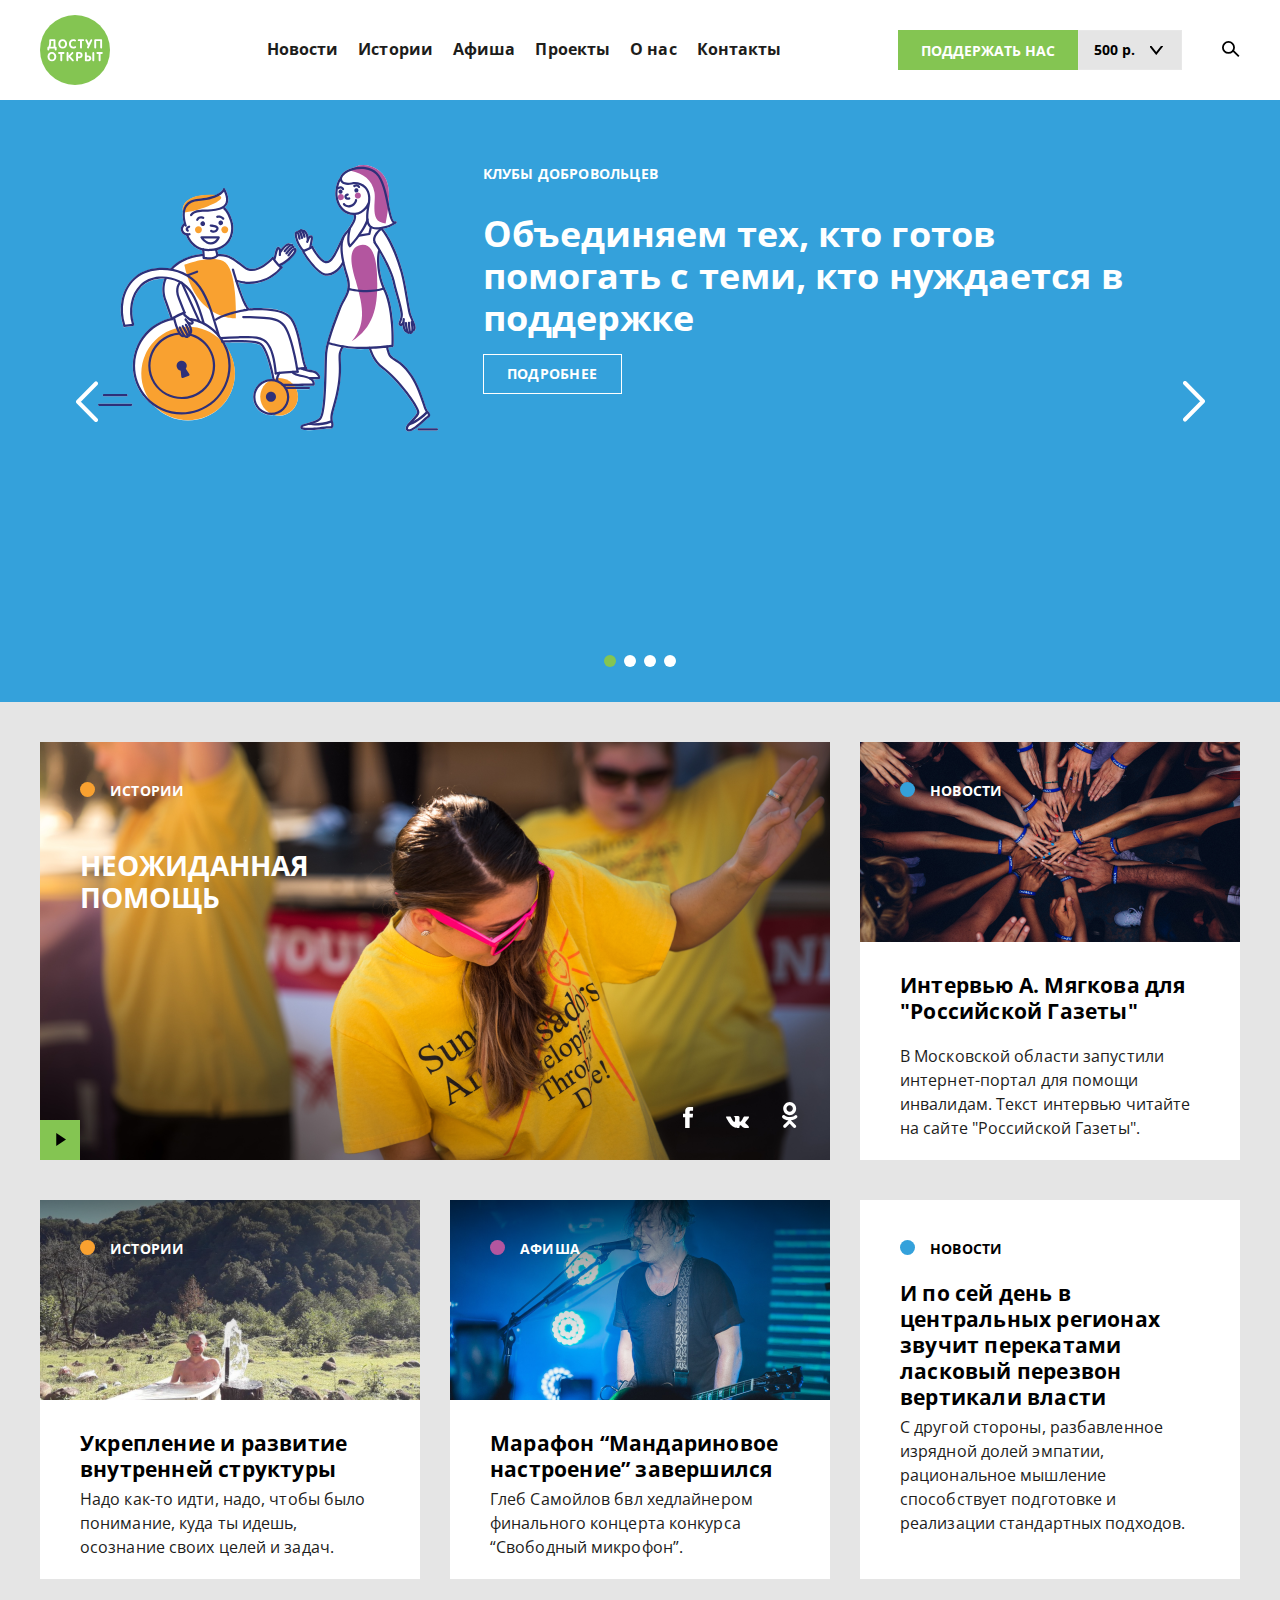
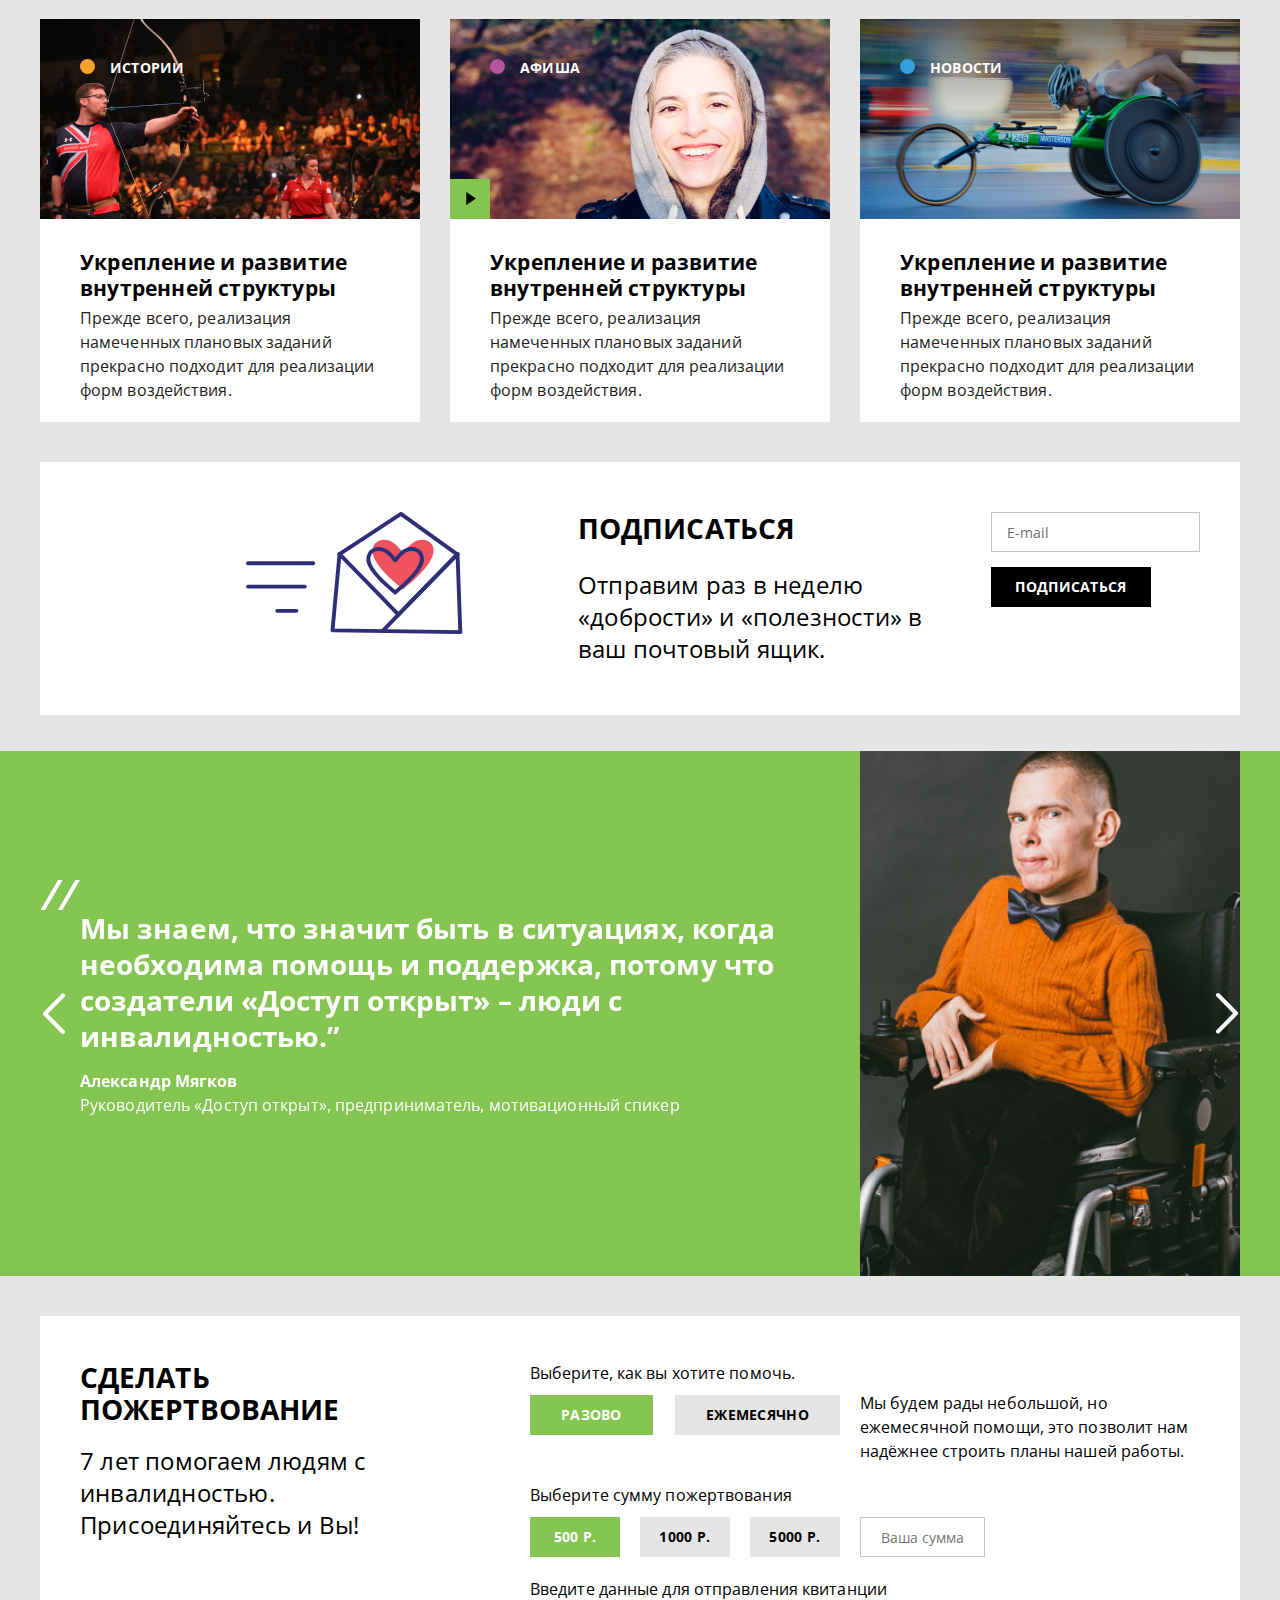
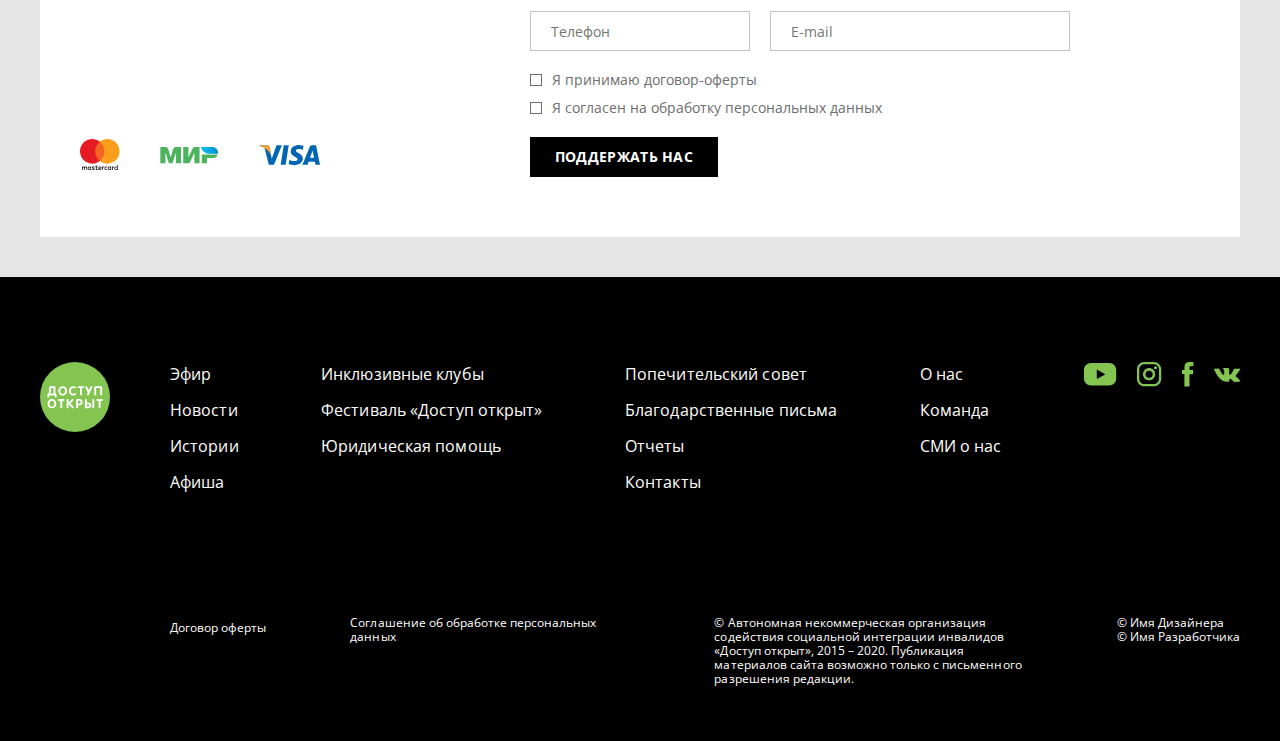
==== commit 71244751: "task edited" ====
--- a/home.html
+++ b/home.html
@@ -70,62 +70,75 @@
     </header>
     <main>
         <section class="welcome-swiper">
-            <div class="container">
-                <div class="swiper-container">
-                    <div class="swiper-pagination"></div>
-                    <div class="swiper-wrapper">
-                        <div class="swiper-slide" data-hash="slide1">
-                            <div class="slide__wrap">
-                                <div class="slide-img">
-                                    <img src="img/svg/swiper-img.svg" alt="">
-                                </div>
-                                <div class="slide-text">
-                                    <span class="slide-title">Клубы добровольцев</span>
-                                    <p>Объединяем тех, кто готов помогать с теми, кто нуждается в поддержке</p>
-                                    <div class="slider-btn">
-                                        <a href="" class="">ПОДРОБНЕЕ</a>
-                                    </div>
-                                </div>
-                            </div>
-                        </div>
-                        <div class="swiper-slide" data-hash="slide2">
-                            <div class="slide__wrap">
-                                <div class="slide-img">
-                                    <img src="img/svg/swiper-img.svg" alt="">
-                                </div>
-                                <div class="slide-text">
-                                    <span class="slide-title">Клубы добровольцев</span>
-                                    <p>Объединяем тех, кто готов помогать с теми, кто нуждается в поддержке</p>
-                                    <div class="slider-btn">
-                                        <a href="" class="">ПОДРОБНЕЕ</a>
-                                    </div>
-                                </div>
-                            </div>
-                        </div>
-                        <div class="swiper-slide" data-hash="slide3">
-                            <div class="slide__wrap">
-                                <div class="slide-img">
-                                    <img src="img/svg/swiper-img.svg" alt="">
-                                </div>
-                                <div class="slide-text">
-                                    <span class="slide-title">Клубы добровольцев</span>
-                                    <p>Объединяем тех, кто готов помогать с теми, кто нуждается в поддержке</p>
-                                    <div class="slider-btn">
-                                        <a href="" class="">ПОДРОБНЕЕ</a>
-                                    </div>
-                                </div>
-                            </div>
-                        </div>
-                    </div>
-                    <!-- Add Arrows -->
-                    <div class="swiper-button-next">
-                        <img src="img/svg/swiper_btn.svg" alt="">
-                    </div>
-                    <div class="swiper-button-prev">
-                        <img src="img/svg/swiper_btn.svg" alt="">
-                    </div>
-                </div>
-            </div>
+            <div class="swiper-container">
+                <div class="swiper-pagination"></div>
+                <div class="swiper-wrapper">
+                    <div class="swiper-slide swiper-slide-main swiper-slide1" data-hash="slide1">
+                        <div class="slide__wrap">
+                            <div class="slide-img">
+                                <img src="img/svg/swiper-img.svg" alt="">
+                            </div>
+                            <div class="slide-text">
+                                <span class="slide-title">Клубы добровольцев</span>
+                                <p>Объединяем тех, кто готов помогать с теми, кто нуждается в поддержке</p>
+                                <div class="slider-btn">
+                                    <a href="" class="">ПОДРОБНЕЕ</a>
+                                </div>
+                            </div>
+                        </div>
+                    </div>
+                    <div class="swiper-slide swiper-slide-main swiper-slide2" data-hash="slide2">
+                        <div class="slide__wrap">
+                            <div class="slide-img">
+                                <img src="img/svg/swiper-img.svg" alt="">
+                            </div>
+                            <div class="slide-text">
+                                <span class="slide-title">Клубы добровольцев</span>
+                                <p>Объединяем тех, кто готов помогать с теми, кто нуждается в поддержке</p>
+                                <div class="slider-btn">
+                                    <a href="" class="">ПОДРОБНЕЕ</a>
+                                </div>
+                            </div>
+                        </div>
+                    </div>
+                    <div class="swiper-slide swiper-slide-main swiper-slide3" data-hash="slide3">
+                        <div class="slide__wrap">
+                            <div class="slide-img">
+                                <img src="img/svg/swiper-img.svg" alt="">
+                            </div>
+                            <div class="slide-text">
+                                <span class="slide-title">Клубы добровольцев</span>
+                                <p>Объединяем тех, кто готов помогать с теми, кто нуждается в поддержке</p>
+                                <div class="slider-btn">
+                                    <a href="" class="">ПОДРОБНЕЕ</a>
+                                </div>
+                            </div>
+                        </div>
+                    </div>
+                    <div class="swiper-slide swiper-slide-main swiper-slide4" data-hash="slide4">
+                        <div class="slide__wrap">
+                            <div class="slide-img">
+                                <img src="img/svg/swiper-img.svg" alt="">
+                            </div>
+                            <div class="slide-text">
+                                <span class="slide-title">Клубы добровольцев</span>
+                                <p>Объединяем тех, кто готов помогать с теми, кто нуждается в поддержке</p>
+                                <div class="slider-btn">
+                                    <a href="" class="">ПОДРОБНЕЕ</a>
+                                </div>
+                            </div>
+                        </div>
+                    </div>
+                </div>
+                <!-- Add Arrows -->
+                <div class="swiper-button-next">
+                    <img src="img/svg/swiper_btn.svg" alt="">
+                </div>
+                <div class="swiper-button-prev">
+                    <img src="img/svg/swiper_btn.svg" alt="">
+                </div>
+            </div>
+            
         </section>
         <section class="news">
             <div class="container">
--- a/css/style.css
+++ b/css/style.css
@@ -311,17 +311,37 @@
     width: 100%;
     height: 100%;
 }
-.welcome-swiper{
-    background: #34A1DB;
-}
-.welcome-swiper .swiper-container{
-    padding: 65px 0 135px;
+.welcome-swiper > .container {
+    padding: 0;
+}
+
+.swiper-button-prev{
+    left: 73px;
+}
+.swiper-button-next{
+    right: 73px;
+}
+
+.swiper-slide-main {
+    padding-top: 65px;
+    padding-bottom: 257px;
+}
+.swiper-slide1,
+.swiper-slide3 {
+    background-color: #34A1DB;
+}
+.swiper-slide2,
+.swiper-slide4 {
+    background-color: #2d82af;
 }
 
 .slide__wrap {
     display: flex;
     justify-content: center;
+    /* min-height: 800px; */
+    /* padding-bottom: 200px; */
     max-width: 1130px;
+    /* padding-top: 100px; */
     margin: 0 auto;
 }
 .slide-img{
@@ -517,6 +537,7 @@
 .news-item {
     display: flex;
     flex-direction: column;
+    height: auto;
     width: calc(100% - 790px - 30px);
     overflow: hidden;
     transition: .34s all;
@@ -539,8 +560,7 @@
 }
 .news__row{
     display: flex;
-    justify-content: space-between;
-    align-items: center;
+    align-items: stretch;
     margin: 0 -15px;
     flex-wrap: wrap;
 }
@@ -1338,12 +1358,6 @@
 }
 .article__wrap .article-txt:nth-child(2){
     margin-top: 40px;
-}
-.swiper-button-prev{
-    left: 0;
-}
-.swiper-button-next{
-    right: 0;
 }
 .article-txt h2{
     font-weight: bold;
@@ -2222,9 +2236,7 @@
     max-width: 880px;
     margin: 40px 0;
 }
-#tabsContainer {
-
-}
+
 .tabs-nav ul {
     margin: 0;
     padding: 0;
@@ -2248,9 +2260,6 @@
 }
 .tabs-nav li.active {
     border-bottom: 3px solid #84C552;
-}
-.tabs-nav li.active a {
-
 }
 .tabs-content {
     overflow: hidden;
@@ -2573,9 +2582,6 @@
     }
     .news__upper-row .news-item {
         width: calc(100% - 60% - 30px);
-    }
-    .welcome-swiper .swiper-container {
-        padding: 60px 0;
     }
     .second-slide__text p {
         font-size: 24px;
@@ -2851,6 +2857,10 @@
 
 
 @media screen and (max-width: 768px){
+    .swiper-slide-main {
+        padding-top: 65px;
+        padding-bottom: 150px;
+    }
     .slide-text {
         width: calc(100% - 260px - 40px);
         padding-left: 40px;
@@ -3017,6 +3027,15 @@
 }
 
 @media screen and (max-width: 639px) {
+    .swiper-button-prev{
+        top: 408px;
+        left: 43px;
+    }
+    .swiper-button-next{
+        top: 407px;
+        right: 43px;
+    }
+
     .slide-img {
         width: 260px;
         margin: 0 auto;
@@ -3034,10 +3053,6 @@
         width: 100%;
         padding: 0;
         text-align: center;
-    }
-
-    .welcome-swiper .swiper-container {
-        padding: 30px 0 40px;
     }
 
     .slide-text p {
@@ -3443,6 +3458,14 @@
 }
 
 @media screen and (max-width: 420px){
+    .swiper-button-prev{
+        top: 360px;
+        left: 33px;
+    }
+    .swiper-button-next{
+        top: 359px;
+        right: 33px;
+    }
     .slide-img {
         width: 200px;
         margin: 0 auto;
@@ -3563,9 +3586,7 @@
     .swiper-container-horizontal>.swiper-pagination-bullets, .swiper-pagination-custom, .swiper-pagination-fraction {
         bottom: 20px;
     }
-    .welcome-swiper .swiper-container {
-        padding: 30px 0 60px;
-    }
+    
     .crumb{
         font-size: 13px;
     }
